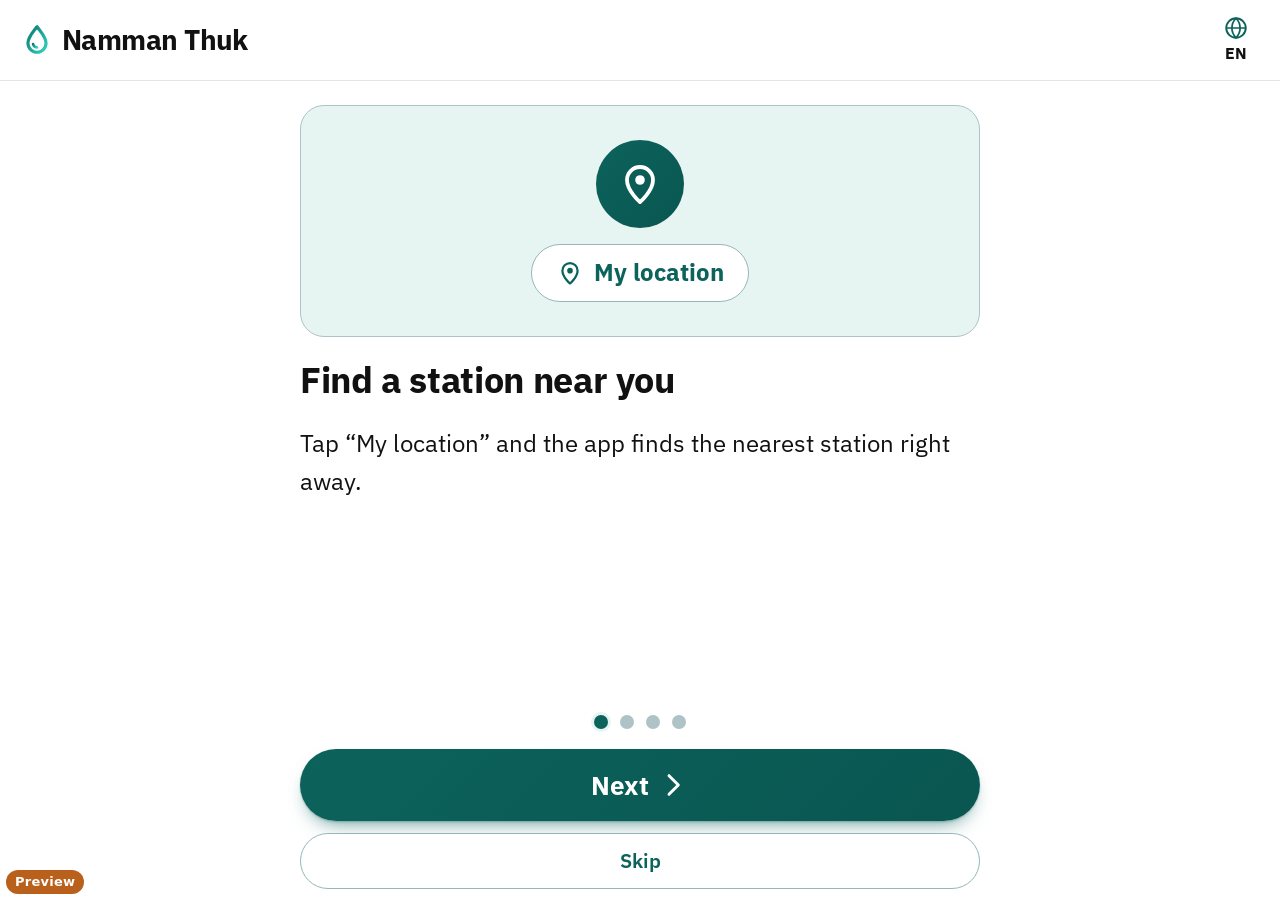
==== app/index.html @ 3fa741e7 "App preview 2026-11-01T07:25Z (source 6881291)" ====
<!doctype html>
<html lang="en">
<head>
  <meta charset="utf-8">
  <meta name="robots" content="noindex, nofollow">
  <title>น้ำมันถูก (preview)</title>
  <meta name="viewport" content="width=device-width, initial-scale=1, viewport-fit=cover">
  <meta name="theme-color" content="#ffffff" media="(prefers-color-scheme: light)">
  <meta name="theme-color" content="#0e0e12" media="(prefers-color-scheme: dark)">
  <meta name="color-scheme" content="light dark">
  <script>/* first-run language BEFORE first paint (owner rule 2026-10-30): saved menu choice > phone language (th/en/ko/zh/hi, by primary subtag) > English. Same rule as i18n.js resolve(); a test keeps them equal. */
  (function(){var L=['th','en','ko','zh','hi'],l='en',s=null;try{s=localStorage.getItem('nmt.lang')}catch(e){}if(L.indexOf(s)>-1)l=s;else{var a=navigator.languages&&navigator.languages.length?navigator.languages:[navigator.language];for(var i=0;i<a.length;i++){var p=String(a[i]||'').toLowerCase().split(/[-_]/)[0];if(L.indexOf(p)>-1){l=p;break}}}document.documentElement.lang=l})();</script>
  <title>น้ำมันถูก</title>
  <link rel="icon" href="assets/icon.svg" type="image/svg+xml">
  <link rel="stylesheet" href="vendor/leaflet/leaflet.css">
  <link rel="stylesheet" href="motion.css">
  <link rel="stylesheet" href="styles.css">
</head>
<body>
<svg width="0" height="0" style="position:absolute" aria-hidden="true" focusable="false">
  <defs><linearGradient id="nmtG" x1="0" y1="0" x2="1" y2="1"><stop offset="0" stop-color="#0f766e"/><stop offset="1" stop-color="#2dd4bf"/></linearGradient></defs>
  <!-- outline icon set, same style as AAAi (24px grid, rounded 1.8–2px strokes, currentColor) -->
  <symbol id="i-menu" viewBox="0 0 24 24"><path d="M4 7h16M4 12h16M4 17h10" fill="none" stroke="currentColor" stroke-width="2" stroke-linecap="round"/></symbol>
  <symbol id="i-gear" viewBox="0 0 24 24"><path d="M12 15.5a3.5 3.5 0 1 0 0-7 3.5 3.5 0 0 0 0 7z" fill="none" stroke="currentColor" stroke-width="1.8"/><path d="M19.4 13.5a7.7 7.7 0 0 0 0-3l2-1.5-2-3.4-2.3.9a7.6 7.6 0 0 0-2.6-1.5L14 2.5h-4l-.5 2.5A7.6 7.6 0 0 0 6.9 6.5l-2.3-.9-2 3.4 2 1.5a7.7 7.7 0 0 0 0 3l-2 1.5 2 3.4 2.3-.9c.8.7 1.6 1.2 2.6 1.5l.5 2.5h4l.5-2.5c1-.3 1.8-.8 2.6-1.5l2.3.9 2-3.4-2-1.5z" fill="none" stroke="currentColor" stroke-width="1.6" stroke-linejoin="round"/></symbol>
  <symbol id="i-globe" viewBox="0 0 24 24"><circle cx="12" cy="12" r="9" fill="none" stroke="currentColor" stroke-width="1.8"/><path d="M3 12h18M12 3c2.5 2.6 3.8 5.6 3.8 9s-1.3 6.4-3.8 9c-2.5-2.6-3.8-5.6-3.8-9S9.5 5.6 12 3z" fill="none" stroke="currentColor" stroke-width="1.6"/></symbol>
  <symbol id="i-fuel" viewBox="0 0 24 24"><path d="M5 20.5V5.2A1.7 1.7 0 0 1 6.7 3.5h6.6A1.7 1.7 0 0 1 15 5.2v15.3M3.5 20.5h12.5M5 9.5h10M15 8.5h1.6a1.9 1.9 0 0 1 1.9 1.9v5.1a1.5 1.5 0 0 0 3 0V8.8l-2.4-2.4" fill="none" stroke="currentColor" stroke-width="1.8" stroke-linecap="round" stroke-linejoin="round"/></symbol>
  <symbol id="i-map" viewBox="0 0 24 24"><path d="M3.5 6.5l5.5-2 6 2 5.5-2v13l-5.5 2-6-2-5.5 2zM9 4.5v13M15 6.5v13" fill="none" stroke="currentColor" stroke-width="1.8" stroke-linejoin="round" stroke-linecap="round"/></symbol>
  <symbol id="i-tag" viewBox="0 0 24 24"><path d="M3.5 12.2V4.8a1.3 1.3 0 0 1 1.3-1.3h7.4l8.3 8.3a1.5 1.5 0 0 1 0 2.1l-6.4 6.4a1.5 1.5 0 0 1-2.1 0z" fill="none" stroke="currentColor" stroke-width="1.8" stroke-linejoin="round"/><circle cx="8" cy="8" r="1.5" fill="currentColor"/></symbol>
  <symbol id="i-nav" viewBox="0 0 24 24"><path d="M20.5 3.5 3.8 10.6a.8.8 0 0 0 .1 1.5l7 2.4 2.4 7a.8.8 0 0 0 1.5.1z" fill="none" stroke="currentColor" stroke-width="2" stroke-linejoin="round"/></symbol>
  <symbol id="i-back" viewBox="0 0 24 24"><path d="M15 5l-7 7 7 7" fill="none" stroke="currentColor" stroke-width="2.2" stroke-linecap="round" stroke-linejoin="round"/></symbol>
  <symbol id="i-chev" viewBox="0 0 24 24"><path d="M9 5l7 7-7 7" fill="none" stroke="currentColor" stroke-width="2.2" stroke-linecap="round" stroke-linejoin="round"/></symbol>
  <symbol id="i-down" viewBox="0 0 24 24"><path d="M5 9l7 7 7-7" fill="none" stroke="currentColor" stroke-width="2.2" stroke-linecap="round" stroke-linejoin="round"/></symbol>
  <symbol id="i-up" viewBox="0 0 24 24"><path d="M5 15l7-7 7 7" fill="none" stroke="currentColor" stroke-width="2.2" stroke-linecap="round" stroke-linejoin="round"/></symbol>
  <symbol id="i-close" viewBox="0 0 24 24"><path d="M6 6l12 12M18 6L6 18" fill="none" stroke="currentColor" stroke-width="2.2" stroke-linecap="round"/></symbol>
  <symbol id="i-bell" viewBox="0 0 24 24"><path d="M6 17V11a6 6 0 1 1 12 0v6l1.5 2h-15zM10 21h4" fill="none" stroke="currentColor" stroke-width="2" stroke-linecap="round" stroke-linejoin="round"/></symbol>
  <symbol id="i-refresh" viewBox="0 0 24 24"><path d="M20 12a8 8 0 1 1-2.6-5.9M20 4.5v4.6h-4.6" fill="none" stroke="currentColor" stroke-width="2" stroke-linecap="round" stroke-linejoin="round"/></symbol>
  <symbol id="i-mail" viewBox="0 0 24 24"><rect x="3" y="5" width="18" height="14" rx="2.5" fill="none" stroke="currentColor" stroke-width="1.8"/><path d="M4 7.5l8 6 8-6" fill="none" stroke="currentColor" stroke-width="1.8" stroke-linecap="round" stroke-linejoin="round"/></symbol>
  <symbol id="i-help" viewBox="0 0 24 24"><circle cx="12" cy="12" r="9" fill="none" stroke="currentColor" stroke-width="1.8"/><path d="M9.4 9.6a2.7 2.7 0 1 1 3.9 2.4c-.9.5-1.3 1-1.3 2" fill="none" stroke="currentColor" stroke-width="1.9" stroke-linecap="round"/><circle cx="12" cy="16.9" r="1.1" fill="currentColor"/></symbol>
  <symbol id="i-info" viewBox="0 0 24 24"><circle cx="12" cy="12" r="9" fill="none" stroke="currentColor" stroke-width="1.8"/><path d="M12 11v5.5M12 7.6v.2" fill="none" stroke="currentColor" stroke-width="2" stroke-linecap="round"/></symbol>
  <symbol id="i-pin" viewBox="0 0 24 24"><path d="M12 21s6.5-5.6 6.5-11a6.5 6.5 0 1 0-13 0C5.5 15.4 12 21 12 21z" fill="none" stroke="currentColor" stroke-width="1.9" stroke-linejoin="round"/><circle cx="12" cy="10" r="2.4" fill="currentColor"/></symbol>
  <symbol id="i-wifi-off" viewBox="0 0 24 24"><path d="M3 9a14 14 0 0 1 4-2.4M21 9a14 14 0 0 0-8.4-3.9M6.2 12.8a9 9 0 0 1 3-1.7M17.8 12.8a9 9 0 0 0-2.2-1.5M9.5 16.2a4.6 4.6 0 0 1 5 0M3.5 3.5l17 17" fill="none" stroke="currentColor" stroke-width="1.9" stroke-linecap="round"/><circle cx="12" cy="19" r="1.2" fill="currentColor"/></symbol>
  <symbol id="i-flask" viewBox="0 0 24 24"><path d="M9.5 3.5h5M10.5 3.5v6L5 19a1.6 1.6 0 0 0 1.4 2.5h11.2A1.6 1.6 0 0 0 19 19l-5.5-9.5v-6M7.5 15h9" fill="none" stroke="currentColor" stroke-width="1.8" stroke-linecap="round" stroke-linejoin="round"/></symbol>
  <!-- status icons: different SHAPES (circle-check / triangle / circle-x / circle-?) so colour is never the only cue -->
  <symbol id="i-user" viewBox="0 0 24 24"><circle cx="12" cy="8.5" r="3.8" fill="none" stroke="currentColor" stroke-width="1.9"/><path d="M4.5 20c.9-3.6 3.9-5.5 7.5-5.5s6.6 1.9 7.5 5.5" fill="none" stroke="currentColor" stroke-width="1.9" stroke-linecap="round"/></symbol>
  <symbol id="i-book" viewBox="0 0 24 24"><path d="M5 4.5h11.5A1.5 1.5 0 0 1 18 6v14l-3-1.8-3 1.8-3-1.8L6 20V6A1.5 1.5 0 0 1 5 4.5zM9 9h5M9 12.5h5" fill="none" stroke="currentColor" stroke-width="1.8" stroke-linecap="round" stroke-linejoin="round"/></symbol>
  <symbol id="i-star" viewBox="0 0 24 24"><path d="M12 3.6l2.5 5.3 5.8.7-4.3 4 1.1 5.7-5.1-2.9-5.1 2.9 1.1-5.7-4.3-4 5.8-.7z" fill="none" stroke="currentColor" stroke-width="1.8" stroke-linejoin="round"/></symbol>
  <symbol id="i-star-on" viewBox="0 0 24 24"><path d="M12 3.6l2.5 5.3 5.8.7-4.3 4 1.1 5.7-5.1-2.9-5.1 2.9 1.1-5.7-4.3-4 5.8-.7z" fill="currentColor" stroke="currentColor" stroke-width="1.8" stroke-linejoin="round"/></symbol>
  <symbol id="i-trash" viewBox="0 0 24 24"><path d="M4.5 7h15M9.5 7V4.8h5V7M6.8 7l.8 12.2h8.8L17.2 7M10 10.5v5.5M14 10.5v5.5" fill="none" stroke="currentColor" stroke-width="1.8" stroke-linecap="round" stroke-linejoin="round"/></symbol>
  <symbol id="i-logout" viewBox="0 0 24 24"><path d="M10 4.5H6.5A1.5 1.5 0 0 0 5 6v12a1.5 1.5 0 0 0 1.5 1.5H10M14 8l4 4-4 4M18 12H9.5" fill="none" stroke="currentColor" stroke-width="1.9" stroke-linecap="round" stroke-linejoin="round"/></symbol>
  <symbol id="i-lock" viewBox="0 0 24 24"><rect x="5" y="10.5" width="14" height="9.5" rx="2.5" fill="none" stroke="currentColor" stroke-width="1.8"/><path d="M8.5 10.5V8a3.5 3.5 0 0 1 7 0v2.5M12 14.5v2" fill="none" stroke="currentColor" stroke-width="1.8" stroke-linecap="round"/></symbol>
  <symbol id="i-plus" viewBox="0 0 24 24"><path d="M12 5v14M5 12h14" fill="none" stroke="currentColor" stroke-width="2.2" stroke-linecap="round"/></symbol>
  <symbol id="s-ok" viewBox="0 0 24 24"><circle cx="12" cy="12" r="9.2" fill="none" stroke="currentColor" stroke-width="2"/><path d="M7.6 12.4l3 3 5.9-6.6" fill="none" stroke="currentColor" stroke-width="2.4" stroke-linecap="round" stroke-linejoin="round"/></symbol>
  <symbol id="s-low" viewBox="0 0 24 24"><path d="M12 3.6 21.2 19.4H2.8z" fill="none" stroke="currentColor" stroke-width="2" stroke-linejoin="round"/><path d="M12 9.8v4.4M12 16.6v.2" fill="none" stroke="currentColor" stroke-width="2.3" stroke-linecap="round"/></symbol>
  <symbol id="s-out" viewBox="0 0 24 24"><circle cx="12" cy="12" r="9.2" fill="none" stroke="currentColor" stroke-width="2"/><path d="M8.6 8.6l6.8 6.8M15.4 8.6l-6.8 6.8" fill="none" stroke="currentColor" stroke-width="2.4" stroke-linecap="round"/></symbol>
  <symbol id="s-unknown" viewBox="0 0 24 24"><rect x="3.2" y="3.2" width="17.6" height="17.6" rx="5" fill="none" stroke="currentColor" stroke-width="2"/><path d="M9.6 9.4a2.5 2.5 0 1 1 3.6 2.2c-.8.4-1.2 1-1.2 1.8M12 16.7v.2" fill="none" stroke="currentColor" stroke-width="2.2" stroke-linecap="round"/></symbol>
  <symbol id="logo-drop" viewBox="0 0 32 32"><path d="M16 3.5C12.5 8.4 7.5 13.2 7.5 19a8.5 8.5 0 0 0 17 0c0-5.8-5-10.6-8.5-15.5z" fill="none" stroke="url(#nmtG)" stroke-width="3" stroke-linejoin="round"/><path d="M12.3 19.8a4 4 0 0 0 3.7 3.2" fill="none" stroke="url(#nmtG)" stroke-width="2.4" stroke-linecap="round"/></symbol>
</svg>
  <!-- 00) First-run tutorial / "How to use" (same screen both times): 4 pages, one idea each, big Next, clear Skip, dots; swipe works too. Shown once before the sign-in gate (flag nmt.tutorial); replay: menu > How to use (#/howto) -->
  <section id="view-howto" class="view" hidden>
    <header class="topbar onb-top"><div class="brand" aria-hidden="true"><svg class="logo-drop"><use href="#logo-drop"/></svg><span id="tut-brand"></span></div><button type="button" class="navbtn langbtn" data-langbtn aria-haspopup="dialog"><svg class="ic" aria-hidden="true"><use href="#i-globe"/></svg><span class="lb-t"></span></button></header>
    <div class="tut" id="tut">
      <div class="tut-page" id="tut-page">
        <div class="tut-art" id="tut-art" aria-hidden="true"></div>
        <h1 id="tut-title" tabindex="-1"></h1>
        <p id="tut-text" class="tut-text"></p>
      </div>
      <div class="tut-dots" id="tut-dots" role="img"></div>
      <div class="tut-bar">
        <button id="tut-next" type="button" class="btn primary xl"></button>
        <div class="tut-row"><button id="tut-back" type="button" class="btn outline"></button><button id="tut-skip" type="button" class="btn outline"></button></div>
      </div>
    </div>
  </section>

  <!-- 0) Sign-in gate: nothing else is reachable without a Google account (auth.js; the real button style follows Google's branding guidelines) -->
  <section id="view-gate" class="view" hidden>
    <header class="topbar onb-top"><div class="brand" aria-hidden="true"><svg class="logo-drop"><use href="#logo-drop"/></svg><span id="gate-brand"></span></div><button type="button" class="navbtn langbtn" data-langbtn aria-haspopup="dialog"><svg class="ic" aria-hidden="true"><use href="#i-globe"/></svg><span class="lb-t"></span></button></header>
    <div class="pad gate">
      <h1 id="gate-title"></h1>
      <p id="gate-lead" class="lead"></p>
      <section class="card gate-why" aria-labelledby="gate-why-h">
        <h2 id="gate-why-h"></h2>
        <ul class="gate-list"><li><svg class="ic" aria-hidden="true"><use href="#i-lock"/></svg><span id="gate-why1"></span></li><li><svg class="ic" aria-hidden="true"><use href="#i-star"/></svg><span id="gate-why2"></span></li><li><svg class="ic" aria-hidden="true"><use href="#i-bell"/></svg><span id="gate-why3"></span></li></ul>
      </section>
      <button id="gate-btn" type="button" class="gbtn"><svg class="glogo" viewBox="0 0 48 48" aria-hidden="true"><path fill="#EA4335" d="M24 9.5c3.54 0 6.71 1.22 9.21 3.6l6.85-6.85C35.9 2.38 30.47 0 24 0 14.62 0 6.51 5.38 2.56 13.22l7.98 6.19C12.43 13.72 17.74 9.5 24 9.5z"/><path fill="#4285F4" d="M46.98 24.55c0-1.57-.15-3.09-.38-4.55H24v9.02h12.94c-.58 2.96-2.26 5.48-4.78 7.18l7.73 6c4.51-4.18 7.09-10.36 7.09-17.65z"/><path fill="#FBBC05" d="M10.53 28.59c-.48-1.45-.76-2.99-.76-4.59s.27-3.14.76-4.59l-7.98-6.19C.92 16.46 0 20.12 0 24c0 3.88.92 7.54 2.56 10.78l7.97-6.19z"/><path fill="#34A853" d="M24 48c6.48 0 11.93-2.13 15.89-5.81l-7.73-6c-2.15 1.45-4.92 2.3-8.16 2.3-6.26 0-11.57-4.22-13.47-9.91l-7.98 6.19C6.51 42.62 14.62 48 24 48z"/></svg><span id="gate-btn-t"></span></button>
      <p id="gate-msg" class="note center" role="status" hidden></p>
      <p id="gate-err" class="err" role="alert" hidden></p>
      <p id="gate-note" class="note"></p>
      <a id="gate-privacy" class="btn outline wide" href="site/privacy.html"></a>
    </div>
  </section>

  <!-- 1) Onboarding: one tap on your fuel -->
  <section id="view-onboarding" class="view" hidden>
    <header class="topbar onb-top"><div class="brand" aria-hidden="true"><svg class="logo-drop"><use href="#logo-drop"/></svg><span id="onb-brand"></span></div><button type="button" class="navbtn langbtn" data-langbtn aria-haspopup="dialog"><svg class="ic" aria-hidden="true"><use href="#i-globe"/></svg><span class="lb-t"></span></button></header>
    <div class="pad">
      <h1 id="onb-title"></h1>
      <p id="onb-sub" class="lead"></p>
      <div id="onb-fuels" class="stack" role="radiogroup"></div>
      <button id="onb-more" type="button" class="btn outline wide"></button>
      <p id="onb-loc" class="note"></p>
    </div>
  </section>

  <!-- 2) Home: one glance = best station for my fuel, how far, price, in stock, one big Navigate button -->
  <section id="view-home" class="view" aria-busy="true" hidden>
    <header class="topbar home-top">
      <button id="btn-menu" type="button" class="navbtn menu-btn" aria-haspopup="dialog"><svg class="ic" aria-hidden="true"><use href="#i-menu"/></svg><span id="btn-menu-l"></span></button>
      <div class="brand" id="brand"><svg class="logo-drop" aria-hidden="true"><use href="#logo-drop"/></svg><span id="brand-t"></span></div>
      <button type="button" class="navbtn langbtn" data-langbtn aria-haspopup="dialog"><svg class="ic" aria-hidden="true"><use href="#i-globe"/></svg><span class="lb-t"></span></button>
      <button id="btn-settings" type="button" class="navbtn"><svg class="ic" aria-hidden="true"><use href="#i-gear"/></svg><span id="btn-settings-l"></span></button>
    </header>
    <div id="offline-banner" class="banner" role="status" hidden></div>
    <main class="pad">
      <button id="fuel-row" type="button" class="rowbtn"><svg class="ic" aria-hidden="true"><use href="#i-fuel"/></svg><span class="rb-l" id="fuel-row-l"></span><b class="rb-v" id="fuel-pill-name"></b><span class="rb-go rb-txt" id="fuel-row-go"></span></button>
      <div class="seg" id="sort-seg" role="group"></div>
      <section id="loc-ask" class="ask-card" aria-labelledby="loc-ask-t" hidden>
        <h2 id="loc-ask-t"></h2><p id="loc-ask-p"></p>
        <button id="loc-ask-yes" type="button" class="btn primary xl"></button>
        <button id="loc-ask-no" type="button" class="btn outline wide"></button>
      </section>
      <button id="btn-locate" type="button" class="btn primary xl locbtn" hidden></button>
      <p id="loc-note" class="note" role="status"></p>
      <p id="sample-note" class="note info" hidden></p>
      <div id="home-skel" aria-hidden="true">
        <div class="skel-card"><div class="skel skel-l w1"></div><div class="skel skel-l w2"></div><div class="skel skel-n"></div><div class="skel skel-btn"></div></div>
        <div class="skel skel-row"></div><div class="skel skel-row"></div><div class="skel skel-row"></div>
      </div>
      <article id="hero" class="hero" hidden></article>
      <div class="tiles">
        <button id="btn-map" type="button" class="tile"><svg class="ic" aria-hidden="true"><use href="#i-map"/></svg><span id="btn-map-l"></span></button>
        <button id="btn-board" type="button" class="tile"><svg class="ic" aria-hidden="true"><use href="#i-tag"/></svg><span id="btn-board-l"></span></button>
        <button id="btn-premium" type="button" class="tile wide"><svg class="ic" aria-hidden="true"><use href="#i-fuel"/></svg><span id="btn-premium-l"></span></button>
      </div>
      <div class="list-head"><h2 id="list-title"></h2></div>
      <button id="btn-brand" type="button" class="rowbtn"><span class="rb-l" id="btn-brand-l"></span><b class="rb-v" id="btn-brand-v"></b><svg class="rb-go" aria-hidden="true"><use href="#i-chev"/></svg></button>
      <div id="station-list" class="stack"></div>
      <button id="btn-showall" type="button" class="btn outline wide" hidden></button>
    </main>
  </section>

  <!-- Map (only when asked for) -->
  <section id="view-map" class="view" hidden>
    <header class="topbar"><button id="map-back" type="button" class="btn nav back"><svg class="ic" aria-hidden="true"><use href="#i-back"/></svg><span class="bl"></span></button><h1 id="map-title" class="tb-title"></h1><button type="button" class="navbtn langbtn" data-langbtn aria-haspopup="dialog"><svg class="ic" aria-hidden="true"><use href="#i-globe"/></svg><span class="lb-t"></span></button></header>
    <p id="map-note" class="note map-note" role="status" hidden></p>
    <div id="map" role="region"></div>
    <button id="map-locate" type="button" class="btn primary maploc"></button>
  </section>

  <!-- Price board -->
  <section id="view-board" class="view" hidden>
    <header class="topbar"><button id="board-back" type="button" class="btn nav back"><svg class="ic" aria-hidden="true"><use href="#i-back"/></svg><span class="bl"></span></button><h1 id="board-title" class="tb-title"></h1><button type="button" class="navbtn langbtn" data-langbtn aria-haspopup="dialog"><svg class="ic" aria-hidden="true"><use href="#i-globe"/></svg><span class="lb-t"></span></button></header>
    <div id="offline-banner-2" class="banner" role="status" hidden></div>
    <div class="pad">
      <button id="board-fuel" type="button" class="rowbtn"><svg class="ic" aria-hidden="true"><use href="#i-fuel"/></svg><span class="rb-l" id="board-fuel-l"></span><b class="rb-v" id="board-fuel-v"></b><span class="rb-go rb-txt" id="board-fuel-go"></span></button>
      <p id="board-date" class="lead board-date"></p>
      <div id="board-list" class="stack"></div>
      <p id="board-note" class="note"></p>
      <p id="board-stale" class="note" hidden></p>
    </div>
  </section>

  <!-- Premium products: every premium product as sold, by grade -->
  <section id="view-premium" class="view" hidden>
    <header class="topbar"><button id="premium-back" type="button" class="btn nav back"><svg class="ic" aria-hidden="true"><use href="#i-back"/></svg><span class="bl"></span></button><h1 id="premium-title" class="tb-title"></h1><button type="button" class="navbtn langbtn" data-langbtn aria-haspopup="dialog"><svg class="ic" aria-hidden="true"><use href="#i-globe"/></svg><span class="lb-t"></span></button></header>
    <div id="offline-banner-3" class="banner" role="status" hidden></div>
    <div class="pad">
      <p id="premium-lead" class="lead"></p>
      <p id="premium-date" class="lead board-date"></p>
      <div id="premium-list" class="stack"></div>
      <p id="premium-note" class="note"></p>
    </div>
  </section>

  <!-- Picker (fuel / language / brand): big rows, tap = choose and go back -->
  <section id="view-pick" class="view" hidden>
    <header class="topbar"><button id="pick-back" type="button" class="btn nav back"><svg class="ic" aria-hidden="true"><use href="#i-back"/></svg><span class="bl"></span></button><h1 id="pick-title" class="tb-title"></h1><button type="button" class="navbtn langbtn" data-langbtn aria-haspopup="dialog"><svg class="ic" aria-hidden="true"><use href="#i-globe"/></svg><span class="lb-t"></span></button></header>
    <div class="pad"><div id="pick-list" class="stack" role="radiogroup"></div></div>
  </section>

  <!-- Settings -->
  <section id="view-settings" class="view" hidden>
    <header class="topbar"><button id="set-back" type="button" class="btn nav back"><svg class="ic" aria-hidden="true"><use href="#i-back"/></svg><span class="bl"></span></button><h1 id="set-title" class="tb-title"></h1><button type="button" class="navbtn langbtn" data-langbtn aria-haspopup="dialog"><svg class="ic" aria-hidden="true"><use href="#i-globe"/></svg><span class="lb-t"></span></button></header>
    <div class="pad">
      <button id="set-lang-row" type="button" class="rowbtn"><svg class="ic" aria-hidden="true"><use href="#i-globe"/></svg><span class="rb-l" id="set-lang-h"></span><b class="rb-v" id="set-lang-v"></b><svg class="rb-go" aria-hidden="true"><use href="#i-chev"/></svg></button>
      <button id="set-fuel-row" type="button" class="rowbtn"><svg class="ic" aria-hidden="true"><use href="#i-fuel"/></svg><span class="rb-l" id="set-fuel-h"></span><b class="rb-v" id="set-fuel-v"></b><svg class="rb-go" aria-hidden="true"><use href="#i-chev"/></svg></button>
      <button id="set-acct-row" type="button" class="rowbtn"><svg class="ic" aria-hidden="true"><use href="#i-user"/></svg><span class="rb-l" id="set-acct-h"></span><b class="rb-v" id="set-acct-v"></b><svg class="rb-go" aria-hidden="true"><use href="#i-chev"/></svg></button>
      <p id="set-pending" class="note"></p>
    </div>
  </section>

  <!-- Station detail (full screen, with a labelled back button) -->
  <section id="sheet" class="view" hidden>
    <header class="topbar"><button id="sheet-close" type="button" class="btn nav back"><svg class="ic" aria-hidden="true"><use href="#i-back"/></svg><span class="bl"></span></button><button type="button" class="navbtn langbtn" data-langbtn aria-haspopup="dialog"><svg class="ic" aria-hidden="true"><use href="#i-globe"/></svg><span class="lb-t"></span></button></header>
    <div id="sheet-body" class="pad"></div>
  </section>

  <!-- App menu (side drawer) + Notices / Updates / Feedback / About (see menu.js) -->
  <div id="drawer" class="drawer" hidden>
    <div id="dr-scrim" class="drawer-scrim"></div>
    <aside class="drawer-panel" role="dialog" aria-modal="true" aria-labelledby="dr-title">
      <div class="dr-head"><h2 id="dr-title"></h2><button type="button" class="navbtn langbtn" data-langbtn aria-haspopup="dialog"><svg class="ic" aria-hidden="true"><use href="#i-globe"/></svg><span class="lb-t"></span></button><button type="button" id="dr-close" class="btn nav"><svg class="ic" aria-hidden="true"><use href="#i-close"/></svg><span id="dr-close-l"></span></button></div>
      <button type="button" id="dr-account" class="dr-item"><svg class="dr-ic" aria-hidden="true"><use href="#i-user"/></svg><span class="dr-l" id="dr-account-l"></span></button>
      <button type="button" id="dr-fuellog" class="dr-item"><svg class="dr-ic" aria-hidden="true"><use href="#i-book"/></svg><span class="dr-l" id="dr-fuellog-l"></span></button>
      <button type="button" id="dr-alerts" class="dr-item"><svg class="dr-ic" aria-hidden="true"><use href="#i-star"/></svg><span class="dr-l" id="dr-alerts-l"></span><i id="dr-alerts-dot" class="new-badge" hidden></i></button>
      <button type="button" id="dr-notices" class="dr-item"><svg class="dr-ic" aria-hidden="true"><use href="#i-bell"/></svg><span class="dr-l" id="dr-notices-l"></span><i id="dr-notices-dot" class="new-badge" hidden></i></button>
      <button type="button" id="dr-updates" class="dr-item"><svg class="dr-ic" aria-hidden="true"><use href="#i-refresh"/></svg><span class="dr-l" id="dr-updates-l"></span><i id="dr-updates-dot" class="new-badge" hidden></i></button>
      <button type="button" id="dr-feedback" class="dr-item"><svg class="dr-ic" aria-hidden="true"><use href="#i-mail"/></svg><span class="dr-l" id="dr-feedback-l"></span></button>
      <button type="button" id="dr-howto" class="dr-item"><svg class="dr-ic" aria-hidden="true"><use href="#i-help"/></svg><span class="dr-l" id="dr-howto-l"></span></button>
      <button type="button" id="dr-about" class="dr-item"><svg class="dr-ic" aria-hidden="true"><use href="#i-info"/></svg><span class="dr-l" id="dr-about-l"></span></button>
      <p id="dr-foot" class="dr-foot note"></p>
    </aside>
  </div>

  <section id="modal-account" class="view overlay" role="dialog" aria-modal="true" aria-labelledby="ac-title" hidden>
    <header class="topbar"><button type="button" id="ac-close" class="btn nav back"><svg class="ic" aria-hidden="true"><use href="#i-back"/></svg><span class="bl"></span></button><h1 id="ac-title" class="tb-title"></h1><button type="button" class="navbtn langbtn" data-langbtn aria-haspopup="dialog"><svg class="ic" aria-hidden="true"><use href="#i-globe"/></svg><span class="lb-t"></span></button></header>
    <div class="pad" id="ac-body"></div>
  </section>

  <section id="modal-fuellog" class="view overlay" role="dialog" aria-modal="true" aria-labelledby="fl-title" hidden>
    <header class="topbar"><button type="button" id="fl-close" class="btn nav back"><svg class="ic" aria-hidden="true"><use href="#i-back"/></svg><span class="bl"></span></button><h1 id="fl-title" class="tb-title"></h1><button type="button" class="navbtn langbtn" data-langbtn aria-haspopup="dialog"><svg class="ic" aria-hidden="true"><use href="#i-globe"/></svg><span class="lb-t"></span></button></header>
    <div class="pad" id="fl-body"></div>
  </section>

  <section id="modal-alerts" class="view overlay" role="dialog" aria-modal="true" aria-labelledby="al-title" hidden>
    <header class="topbar"><button type="button" id="al-close" class="btn nav back"><svg class="ic" aria-hidden="true"><use href="#i-back"/></svg><span class="bl"></span></button><h1 id="al-title" class="tb-title"></h1><button type="button" class="navbtn langbtn" data-langbtn aria-haspopup="dialog"><svg class="ic" aria-hidden="true"><use href="#i-globe"/></svg><span class="lb-t"></span></button></header>
    <div class="pad" id="al-body"></div>
  </section>

  <section id="modal-notices" class="view overlay" role="dialog" aria-modal="true" aria-labelledby="nt-title" hidden>
    <header class="topbar"><button type="button" id="nt-close" class="btn nav back"><svg class="ic" aria-hidden="true"><use href="#i-back"/></svg><span class="bl"></span></button><h1 id="nt-title" class="tb-title"></h1><button type="button" class="navbtn langbtn" data-langbtn aria-haspopup="dialog"><svg class="ic" aria-hidden="true"><use href="#i-globe"/></svg><span class="lb-t"></span></button></header>
    <div class="pad">
      <button type="button" id="nt-back" class="btn outline wide" hidden></button>
      <ul id="nt-list" class="nt-list"></ul>
      <p id="nt-empty" class="lead" hidden></p>
      <article id="nt-detail" class="card" hidden><time id="nt-date" class="note"></time><h2 id="nt-dtitle"></h2><p id="nt-body" class="pre"></p></article>
    </div>
  </section>

  <section id="modal-updates" class="view overlay" role="dialog" aria-modal="true" aria-labelledby="up-title" hidden>
    <header class="topbar"><button type="button" id="up-close" class="btn nav back"><svg class="ic" aria-hidden="true"><use href="#i-back"/></svg><span class="bl"></span></button><h1 id="up-title" class="tb-title"></h1><button type="button" class="navbtn langbtn" data-langbtn aria-haspopup="dialog"><svg class="ic" aria-hidden="true"><use href="#i-globe"/></svg><span class="lb-t"></span></button></header>
    <div class="pad">
      <p id="up-ver" class="lead"></p>
      <div id="up-list" class="up-list"></div>
      <p id="up-empty" class="lead" hidden></p>
    </div>
  </section>

  <section id="modal-feedback" class="view overlay" role="dialog" aria-modal="true" aria-labelledby="fb-title" hidden>
    <header class="topbar"><button type="button" id="fb-close" class="btn nav back"><svg class="ic" aria-hidden="true"><use href="#i-back"/></svg><span class="bl"></span></button><h1 id="fb-title" class="tb-title"></h1><button type="button" class="navbtn langbtn" data-langbtn aria-haspopup="dialog"><svg class="ic" aria-hidden="true"><use href="#i-globe"/></svg><span class="lb-t"></span></button></header>
    <div class="pad">
      <form id="fb-form" autocomplete="off">
        <div id="fb-types" class="grid2" role="radiogroup"></div>
        <label id="fb-label" for="fb-msg" class="lead"></label>
        <textarea id="fb-msg" rows="6" maxlength="2000"></textarea>
        <div class="fb-meta"><span id="fb-note" class="note"></span><span id="fb-count" class="note"></span></div>
        <p id="fb-err" class="err" role="alert" hidden></p>
        <button type="submit" id="fb-send" class="btn primary xl"></button>
        <p id="fb-hint" class="note"></p>
      </form>
      <div id="fb-done" class="fb-done" hidden>
        <h2 id="fb-done-title"></h2><p id="fb-done-body" class="lead"></p>
        <a id="fb-mail" class="btn primary xl" hidden></a>
        <button type="button" id="fb-done-close" class="btn outline wide"></button>
      </div>
    </div>
  </section>

  <section id="modal-about" class="view overlay" role="dialog" aria-modal="true" aria-labelledby="ab-title" hidden>
    <header class="topbar"><button type="button" id="ab-close" class="btn nav back"><svg class="ic" aria-hidden="true"><use href="#i-back"/></svg><span class="bl"></span></button><h1 id="ab-title" class="tb-title"></h1><button type="button" class="navbtn langbtn" data-langbtn aria-haspopup="dialog"><svg class="ic" aria-hidden="true"><use href="#i-globe"/></svg><span class="lb-t"></span></button></header>
    <div class="pad about">
      <div class="ab-brand"><img src="assets/icon.svg" alt="" width="64" height="64"><div><b id="ab-name"></b><p id="ab-tagline"></p></div></div>
      <p id="ab-version"></p><p id="ab-operator"></p><p id="ab-contact" hidden></p>
      <p id="ab-privacy-text"></p><a id="ab-privacy-link" class="btn outline wide" target="_blank" rel="noopener" hidden></a>
      <h2 id="ab-src-h"></h2><p id="ab-src"></p><p id="ab-osm"></p>
      <h2 id="ab-lic-h"></h2>
      <p>Leaflet 1.9.4 — BSD 2-Clause · Playwright (tests only) — Apache-2.0 · Capacitor — MIT</p>
      <button type="button" id="ab-lic-btn" class="btn outline wide"></button>
      <pre id="ab-lic-text" class="lic" hidden></pre>
    </div>
  </section>

  <!-- language sheet: opened by every [data-langbtn] in every header -->
  <div id="lang-sheet" class="lang-sheet" hidden>
    <div id="ls-scrim" class="ls-scrim"></div>
    <div class="ls-panel" role="dialog" aria-modal="true" aria-labelledby="ls-title">
      <div class="ls-head"><h2 id="ls-title"></h2><button type="button" id="ls-close" class="btn nav"><svg class="ic" aria-hidden="true"><use href="#i-close"/></svg><span id="ls-close-l"></span></button></div>
      <div id="ls-list" class="stack" role="radiogroup"></div>
    </div>
  </div>
  <div id="toast" class="toast" role="status" aria-live="polite" hidden></div>

  <script src="vendor/leaflet/leaflet.js"></script>
  <script src="preview.js"></script>
  <script src="app-config.js"></script>
  <script src="i18n.js"></script>
  <script src="core.js"></script>
  <script src="locate.js"></script>
  <script src="data.js"></script>
  <script src="userdata.js"></script>
  <script src="auth.js"></script>
  <script src="auth-mock.js"></script>
  <script src="motion.js"></script>
  <script src="menu.js"></script>
  <script src="acct.js"></script>
  <script src="app.js"></script>
</body>
</html>
---- app/vendor/leaflet/leaflet.css ----
/* required styles */

.leaflet-pane,
.leaflet-tile,
.leaflet-marker-icon,
.leaflet-marker-shadow,
.leaflet-tile-container,
.leaflet-pane > svg,
.leaflet-pane > canvas,
.leaflet-zoom-box,
.leaflet-image-layer,
.leaflet-layer {
	position: absolute;
	left: 0;
	top: 0;
	}
.leaflet-container {
	overflow: hidden;
	}
.leaflet-tile,
.leaflet-marker-icon,
.leaflet-marker-shadow {
	-webkit-user-select: none;
	   -moz-user-select: none;
	        user-select: none;
	  -webkit-user-drag: none;
	}
/* Prevents IE11 from highlighting tiles in blue */
.leaflet-tile::selection {
	background: transparent;
}
/* Safari renders non-retina tile on retina better with this, but Chrome is worse */
.leaflet-safari .leaflet-tile {
	image-rendering: -webkit-optimize-contrast;
	}
/* hack that prevents hw layers "stretching" when loading new tiles */
.leaflet-safari .leaflet-tile-container {
	width: 1600px;
	height: 1600px;
	-webkit-transform-origin: 0 0;
	}
.leaflet-marker-icon,
.leaflet-marker-shadow {
	display: block;
	}
/* .leaflet-container svg: reset svg max-width decleration shipped in Joomla! (joomla.org) 3.x */
/* .leaflet-container img: map is broken in FF if you have max-width: 100% on tiles */
.leaflet-container .leaflet-overlay-pane svg {
	max-width: none !important;
	max-height: none !important;
	}
.leaflet-container .leaflet-marker-pane img,
.leaflet-container .leaflet-shadow-pane img,
.leaflet-container .leaflet-tile-pane img,
.leaflet-container img.leaflet-image-layer,
.leaflet-container .leaflet-tile {
	max-width: none !important;
	max-height: none !important;
	width: auto;
	padding: 0;
	}

.leaflet-container img.leaflet-tile {
	/* See: https://bugs.chromium.org/p/chromium/issues/detail?id=600120 */
	mix-blend-mode: plus-lighter;
}

.leaflet-container.leaflet-touch-zoom {
	-ms-touch-action: pan-x pan-y;
	touch-action: pan-x pan-y;
	}
.leaflet-container.leaflet-touch-drag {
	-ms-touch-action: pinch-zoom;
	/* Fallback for FF which doesn't support pinch-zoom */
	touch-action: none;
	touch-action: pinch-zoom;
}
.leaflet-container.leaflet-touch-drag.leaflet-touch-zoom {
	-ms-touch-action: none;
	touch-action: none;
}
.leaflet-container {
	-webkit-tap-highlight-color: transparent;
}
.leaflet-container a {
	-webkit-tap-highlight-color: rgba(51, 181, 229, 0.4);
}
.leaflet-tile {
	filter: inherit;
	visibility: hidden;
	}
.leaflet-tile-loaded {
	visibility: inherit;
	}
.leaflet-zoom-box {
	width: 0;
	height: 0;
	-moz-box-sizing: border-box;
	     box-sizing: border-box;
	z-index: 800;
	}
/* workaround for https://bugzilla.mozilla.org/show_bug.cgi?id=888319 */
.leaflet-overlay-pane svg {
	-moz-user-select: none;
	}

.leaflet-pane         { z-index: 400; }

.leaflet-tile-pane    { z-index: 200; }
.leaflet-overlay-pane { z-index: 400; }
.leaflet-shadow-pane  { z-index: 500; }
.leaflet-marker-pane  { z-index: 600; }
.leaflet-tooltip-pane   { z-index: 650; }
.leaflet-popup-pane   { z-index: 700; }

.leaflet-map-pane canvas { z-index: 100; }
.leaflet-map-pane svg    { z-index: 200; }

.leaflet-vml-shape {
	width: 1px;
	height: 1px;
	}
.lvml {
	behavior: url(#default#VML);
	display: inline-block;
	position: absolute;
	}


/* control positioning */

.leaflet-control {
	position: relative;
	z-index: 800;
	pointer-events: visiblePainted; /* IE 9-10 doesn't have auto */
	pointer-events: auto;
	}
.leaflet-top,
.leaflet-bottom {
	position: absolute;
	z-index: 1000;
	pointer-events: none;
	}
.leaflet-top {
	top: 0;
	}
.leaflet-right {
	right: 0;
	}
.leaflet-bottom {
	bottom: 0;
	}
.leaflet-left {
	left: 0;
	}
.leaflet-control {
	float: left;
	clear: both;
	}
.leaflet-right .leaflet-control {
	float: right;
	}
.leaflet-top .leaflet-control {
	margin-top: 10px;
	}
.leaflet-bottom .leaflet-control {
	margin-bottom: 10px;
	}
.leaflet-left .leaflet-control {
	margin-left: 10px;
	}
.leaflet-right .leaflet-control {
	margin-right: 10px;
	}


/* zoom and fade animations */

.leaflet-fade-anim .leaflet-popup {
	opacity: 0;
	-webkit-transition: opacity 0.2s linear;
	   -moz-transition: opacity 0.2s linear;
	        transition: opacity 0.2s linear;
	}
.leaflet-fade-anim .leaflet-map-pane .leaflet-popup {
	opacity: 1;
	}
.leaflet-zoom-animated {
	-webkit-transform-origin: 0 0;
	    -ms-transform-origin: 0 0;
	        transform-origin: 0 0;
	}
svg.leaflet-zoom-animated {
	will-change: transform;
}

.leaflet-zoom-anim .leaflet-zoom-animated {
	-webkit-transition: -webkit-transform 0.25s cubic-bezier(0,0,0.25,1);
	   -moz-transition:    -moz-transform 0.25s cubic-bezier(0,0,0.25,1);
	        transition:         transform 0.25s cubic-bezier(0,0,0.25,1);
	}
.leaflet-zoom-anim .leaflet-tile,
.leaflet-pan-anim .leaflet-tile {
	-webkit-transition: none;
	   -moz-transition: none;
	        transition: none;
	}

.leaflet-zoom-anim .leaflet-zoom-hide {
	visibility: hidden;
	}


/* cursors */

.leaflet-interactive {
	cursor: pointer;
	}
.leaflet-grab {
	cursor: -webkit-grab;
	cursor:    -moz-grab;
	cursor:         grab;
	}
.leaflet-crosshair,
.leaflet-crosshair .leaflet-interactive {
	cursor: crosshair;
	}
.leaflet-popup-pane,
.leaflet-control {
	cursor: auto;
	}
.leaflet-dragging .leaflet-grab,
.leaflet-dragging .leaflet-grab .leaflet-interactive,
.leaflet-dragging .leaflet-marker-draggable {
	cursor: move;
	cursor: -webkit-grabbing;
	cursor:    -moz-grabbing;
	cursor:         grabbing;
	}

/* marker & overlays interactivity */
.leaflet-marker-icon,
.leaflet-marker-shadow,
.leaflet-image-layer,
.leaflet-pane > svg path,
.leaflet-tile-container {
	pointer-events: none;
	}

.leaflet-marker-icon.leaflet-interactive,
.leaflet-image-layer.leaflet-interactive,
.leaflet-pane > svg path.leaflet-interactive,
svg.leaflet-image-layer.leaflet-interactive path {
	pointer-events: visiblePainted; /* IE 9-10 doesn't have auto */
	pointer-events: auto;
	}

/* visual tweaks */

.leaflet-container {
	background: #ddd;
	outline-offset: 1px;
	}
.leaflet-container a {
	color: #0078A8;
	}
.leaflet-zoom-box {
	border: 2px dotted #38f;
	background: rgba(255,255,255,0.5);
	}


/* general typography */
.leaflet-container {
	font-family: "Helvetica Neue", Arial, Helvetica, sans-serif;
	font-size: 12px;
	font-size: 0.75rem;
	line-height: 1.5;
	}


/* general toolbar styles */

.leaflet-bar {
	box-shadow: 0 1px 5px rgba(0,0,0,0.65);
	border-radius: 4px;
	}
.leaflet-bar a {
	background-color: #fff;
	border-bottom: 1px solid #ccc;
	width: 26px;
	height: 26px;
	line-height: 26px;
	display: block;
	text-align: center;
	text-decoration: none;
	color: black;
	}
.leaflet-bar a,
.leaflet-control-layers-toggle {
	background-position: 50% 50%;
	background-repeat: no-repeat;
	display: block;
	}
.leaflet-bar a:hover,
.leaflet-bar a:focus {
	background-color: #f4f4f4;
	}
.leaflet-bar a:first-child {
	border-top-left-radius: 4px;
	border-top-right-radius: 4px;
	}
.leaflet-bar a:last-child {
	border-bottom-left-radius: 4px;
	border-bottom-right-radius: 4px;
	border-bottom: none;
	}
.leaflet-bar a.leaflet-disabled {
	cursor: default;
	background-color: #f4f4f4;
	color: #bbb;
	}

.leaflet-touch .leaflet-bar a {
	width: 30px;
	height: 30px;
	line-height: 30px;
	}
.leaflet-touch .leaflet-bar a:first-child {
	border-top-left-radius: 2px;
	border-top-right-radius: 2px;
	}
.leaflet-touch .leaflet-bar a:last-child {
	border-bottom-left-radius: 2px;
	border-bottom-right-radius: 2px;
	}

/* zoom control */

.leaflet-control-zoom-in,
.leaflet-control-zoom-out {
	font: bold 18px 'Lucida Console', Monaco, monospace;
	text-indent: 1px;
	}

.leaflet-touch .leaflet-control-zoom-in, .leaflet-touch .leaflet-control-zoom-out  {
	font-size: 22px;
	}


/* layers control */

.leaflet-control-layers {
	box-shadow: 0 1px 5px rgba(0,0,0,0.4);
	background: #fff;
	border-radius: 5px;
	}
.leaflet-control-layers-toggle {
	background-image: url(images/layers.png);
	width: 36px;
	height: 36px;
	}
.leaflet-retina .leaflet-control-layers-toggle {
	background-image: url(images/layers-2x.png);
	background-size: 26px 26px;
	}
.leaflet-touch .leaflet-control-layers-toggle {
	width: 44px;
	height: 44px;
	}
.leaflet-control-layers .leaflet-control-layers-list,
.leaflet-control-layers-expanded .leaflet-control-layers-toggle {
	display: none;
	}
.leaflet-control-layers-expanded .leaflet-control-layers-list {
	display: block;
	position: relative;
	}
.leaflet-control-layers-expanded {
	padding: 6px 10px 6px 6px;
	color: #333;
	background: #fff;
	}
.leaflet-control-layers-scrollbar {
	overflow-y: scroll;
	overflow-x: hidden;
	padding-right: 5px;
	}
.leaflet-control-layers-selector {
	margin-top: 2px;
	position: relative;
	top: 1px;
	}
.leaflet-control-layers label {
	display: block;
	font-size: 13px;
	font-size: 1.08333em;
	}
.leaflet-control-layers-separator {
	height: 0;
	border-top: 1px solid #ddd;
	margin: 5px -10px 5px -6px;
	}

/* Default icon URLs */
.leaflet-default-icon-path { /* used only in path-guessing heuristic, see L.Icon.Default */
	background-image: url(images/marker-icon.png);
	}


/* attribution and scale controls */

.leaflet-container .leaflet-control-attribution {
	background: #fff;
	background: rgba(255, 255, 255, 0.8);
	margin: 0;
	}
.leaflet-control-attribution,
.leaflet-control-scale-line {
	padding: 0 5px;
	color: #333;
	line-height: 1.4;
	}
.leaflet-control-attribution a {
	text-decoration: none;
	}
.leaflet-control-attribution a:hover,
.leaflet-control-attribution a:focus {
	text-decoration: underline;
	}
.leaflet-attribution-flag {
	display: inline !important;
	vertical-align: baseline !important;
	width: 1em;
	height: 0.6669em;
	}
.leaflet-left .leaflet-control-scale {
	margin-left: 5px;
	}
.leaflet-bottom .leaflet-control-scale {
	margin-bottom: 5px;
	}
.leaflet-control-scale-line {
	border: 2px solid #777;
	border-top: none;
	line-height: 1.1;
	padding: 2px 5px 1px;
	white-space: nowrap;
	-moz-box-sizing: border-box;
	     box-sizing: border-box;
	background: rgba(255, 255, 255, 0.8);
	text-shadow: 1px 1px #fff;
	}
.leaflet-control-scale-line:not(:first-child) {
	border-top: 2px solid #777;
	border-bottom: none;
	margin-top: -2px;
	}
.leaflet-control-scale-line:not(:first-child):not(:last-child) {
	border-bottom: 2px solid #777;
	}

.leaflet-touch .leaflet-control-attribution,
.leaflet-touch .leaflet-control-layers,
.leaflet-touch .leaflet-bar {
	box-shadow: none;
	}
.leaflet-touch .leaflet-control-layers,
.leaflet-touch .leaflet-bar {
	border: 2px solid rgba(0,0,0,0.2);
	background-clip: padding-box;
	}


/* popup */

.leaflet-popup {
	position: absolute;
	text-align: center;
	margin-bottom: 20px;
	}
.leaflet-popup-content-wrapper {
	padding: 1px;
	text-align: left;
	border-radius: 12px;
	}
.leaflet-popup-content {
	margin: 13px 24px 13px 20px;
	line-height: 1.3;
	font-size: 13px;
	font-size: 1.08333em;
	min-height: 1px;
	}
.leaflet-popup-content p {
	margin: 17px 0;
	margin: 1.3em 0;
	}
.leaflet-popup-tip-container {
	width: 40px;
	height: 20px;
	position: absolute;
	left: 50%;
	margin-top: -1px;
	margin-left: -20px;
	overflow: hidden;
	pointer-events: none;
	}
.leaflet-popup-tip {
	width: 17px;
	height: 17px;
	padding: 1px;

	margin: -10px auto 0;
	pointer-events: auto;

	-webkit-transform: rotate(45deg);
	   -moz-transform: rotate(45deg);
	    -ms-transform: rotate(45deg);
	        transform: rotate(45deg);
	}
.leaflet-popup-content-wrapper,
.leaflet-popup-tip {
	background: white;
	color: #333;
	box-shadow: 0 3px 14px rgba(0,0,0,0.4);
	}
.leaflet-container a.leaflet-popup-close-button {
	position: absolute;
	top: 0;
	right: 0;
	border: none;
	text-align: center;
	width: 24px;
	height: 24px;
	font: 16px/24px Tahoma, Verdana, sans-serif;
	color: #757575;
	text-decoration: none;
	background: transparent;
	}
.leaflet-container a.leaflet-popup-close-button:hover,
.leaflet-container a.leaflet-popup-close-button:focus {
	color: #585858;
	}
.leaflet-popup-scrolled {
	overflow: auto;
	}

.leaflet-oldie .leaflet-popup-content-wrapper {
	-ms-zoom: 1;
	}
.leaflet-oldie .leaflet-popup-tip {
	width: 24px;
	margin: 0 auto;

	-ms-filter: "progid:DXImageTransform.Microsoft.Matrix(M11=0.70710678, M12=0.70710678, M21=-0.70710678, M22=0.70710678)";
	filter: progid:DXImageTransform.Microsoft.Matrix(M11=0.70710678, M12=0.70710678, M21=-0.70710678, M22=0.70710678);
	}

.leaflet-oldie .leaflet-control-zoom,
.leaflet-oldie .leaflet-control-layers,
.leaflet-oldie .leaflet-popup-content-wrapper,
.leaflet-oldie .leaflet-popup-tip {
	border: 1px solid #999;
	}


/* div icon */

.leaflet-div-icon {
	background: #fff;
	border: 1px solid #666;
	}


/* Tooltip */
/* Base styles for the element that has a tooltip */
.leaflet-tooltip {
	position: absolute;
	padding: 6px;
	background-color: #fff;
	border: 1px solid #fff;
	border-radius: 3px;
	color: #222;
	white-space: nowrap;
	-webkit-user-select: none;
	-moz-user-select: none;
	-ms-user-select: none;
	user-select: none;
	pointer-events: none;
	box-shadow: 0 1px 3px rgba(0,0,0,0.4);
	}
.leaflet-tooltip.leaflet-interactive {
	cursor: pointer;
	pointer-events: auto;
	}
.leaflet-tooltip-top:before,
.leaflet-tooltip-bottom:before,
.leaflet-tooltip-left:before,
.leaflet-tooltip-right:before {
	position: absolute;
	pointer-events: none;
	border: 6px solid transparent;
	background: transparent;
	content: "";
	}

/* Directions */

.leaflet-tooltip-bottom {
	margin-top: 6px;
}
.leaflet-tooltip-top {
	margin-top: -6px;
}
.leaflet-tooltip-bottom:before,
.leaflet-tooltip-top:before {
	left: 50%;
	margin-left: -6px;
	}
.leaflet-tooltip-top:before {
	bottom: 0;
	margin-bottom: -12px;
	border-top-color: #fff;
	}
.leaflet-tooltip-bottom:before {
	top: 0;
	margin-top: -12px;
	margin-left: -6px;
	border-bottom-color: #fff;
	}
.leaflet-tooltip-left {
	margin-left: -6px;
}
.leaflet-tooltip-right {
	margin-left: 6px;
}
.leaflet-tooltip-left:before,
.leaflet-tooltip-right:before {
	top: 50%;
	margin-top: -6px;
	}
.leaflet-tooltip-left:before {
	right: 0;
	margin-right: -12px;
	border-left-color: #fff;
	}
.leaflet-tooltip-right:before {
	left: 0;
	margin-left: -12px;
	border-right-color: #fff;
	}

/* Printing */

@media print {
	/* Prevent printers from removing background-images of controls. */
	.leaflet-control {
		-webkit-print-color-adjust: exact;
		print-color-adjust: exact;
		}
	}
---- app/motion.css ----
/* ======================================================================================================
   AA 앱 공통 모션 표준 — motion.css  (v1, 2026-10-30, 가이드: /workspace/shared/motion-guide.md)
   프레임워크 없음 · 앱 전용 코드 없음 · 앱마다 이 파일을 "복사"해서 쓴다(링크 금지, 양도 대비).
   규칙: transform / opacity 만 움직인다 · 220~450ms(시트·화면 최대 520ms) · 탭을 절대 막지 않는다(fill-mode backwards)
         prefers-reduced-motion 이면 전부 꺼진다(파일 맨 아래).  색 전환(background/border/color)만 예외로 허용(레이아웃 영향 없음).
   ====================================================================================================== */

:root {
  /* ---- 곡선 ---- */
  --m-ease-out: cubic-bezier(.22, 1, .36, 1);     /* 등장·이동의 기본: 빠르게 시작해 아주 부드럽게 멈춤 */
  --m-ease:     cubic-bezier(.4, 0, .2, 1);       /* 표준 이동·색 전환 */
  --m-ease-in:  cubic-bezier(.4, 0, 1, 1);        /* 퇴장(사라질 때) */
  --m-spring:   cubic-bezier(.22, 1, .36, 1);     /* 스프링(오버슈트 없음, 임계감쇠). 아래 @supports 에서 linear() 근사로 교체 */
  /* ---- 길이 ---- */
  --m-fast: 220ms;      /* 눌림 복귀, 칩·알약, 작은 요소 */
  --m-base: 320ms;      /* 카드·목록 한 줄 등장, 언어 전환, 토스트 퇴장 */
  --m-slow: 450ms;      /* 숫자 롤업, 리플, 토스트 등장, 핀 드롭, 즐겨찾기 팝 */
  --m-screen: 400ms;    /* 화면 전환(공유 축 페이드 + 작은 이동) */
  --m-drawer: 440ms;
  --m-sheet: 520ms;     /* 하단 시트·모달: 가장 긴 값 */
  --m-exit: 240ms;      /* 퇴장은 등장보다 짧게 */
  /* ---- 목록 ---- */
  --m-stagger: 36ms;    /* 줄 사이 간격(30~45ms). 최대 10단계 → 마지막 줄도 ≤ 0.36s 만 기다림 */
  --m-shift: 14px;      /* 카드가 올라오는 거리 */
  --m-shift-x: 24px;    /* 화면이 옆에서 들어오는 거리(공유 축) */
}
@supports (animation-timing-function: linear(0, 1)) {
  :root { --m-spring: linear(0, 0.075, 0.228, 0.391, 0.537, 0.657, 0.751, 0.822, 0.874, 0.912, 0.939, 0.958, 0.971, 0.98, 0.987, 0.991, 0.994, 0.996, 0.997, 0.998, 1); }  /* x = 1-(1+9t)e^(-9t) */
}

/* ---------- keyframes (전부 transform / opacity 만) ---------- */
@keyframes m-rise      { from { opacity: 0; transform: translate3d(0, var(--m-shift), 0); } to { opacity: 1; transform: none; } }
@keyframes m-in-x      { from { opacity: 0; transform: translate3d(var(--m-shift-x), 0, 0); } to { opacity: 1; transform: none; } }
@keyframes m-in-x-back { from { opacity: 0; transform: translate3d(calc(var(--m-shift-x) * -.75), 0, 0); } to { opacity: 1; transform: none; } }
@keyframes m-sheet-up  { from { opacity: 0; transform: translate3d(0, 40px, 0); } to { opacity: 1; transform: none; } }
@keyframes m-fade-in   { from { opacity: 0; } to { opacity: 1; } }
@keyframes m-fade-out  { from { opacity: 1; } to { opacity: 0; } }
@keyframes m-drawer-in  { from { transform: translate3d(-100%, 0, 0); } to { transform: none; } }
@keyframes m-drawer-out { from { transform: none; } to { transform: translate3d(-100%, 0, 0); } }
@keyframes m-scale-in  { from { opacity: .35; transform: scale(.9); } to { opacity: 1; transform: none; } }
@keyframes m-pop       { 0% { transform: scale(.7); } 55% { transform: scale(1.08); } 100% { transform: scale(1); } }   /* 즐겨찾기 별: 유일하게 오버슈트(8%)를 쓰는 곳 */
@keyframes m-ring      { from { opacity: .45; transform: scale(.94); } to { opacity: 0; transform: scale(var(--m-ring-scale, 1.12)); } }   /* 누른 컨트롤 주위로 퍼지는 링 (::after). 넓은 버튼은 --m-ring-scale 을 1.04~1.08 로 줄여 화면 밖으로 새지 않게 */
@keyframes m-ripple    { from { opacity: .16; transform: scale(.15); } 60% { opacity: .08; } to { opacity: 0; transform: scale(1); } }
@keyframes m-drop      { 0% { opacity: 0; transform: translate3d(0, -1.25rem, 0) scale(.9); } 100% { opacity: 1; transform: none; } }
@keyframes m-toast-in  { from { opacity: 0; transform: translate3d(0, 22px, 0) scale(.98); } to { opacity: 1; transform: none; } }
@keyframes m-toast-out { from { opacity: 1; transform: none; } to { opacity: 0; transform: translate3d(0, 18px, 0) scale(.98); } }
@keyframes m-lang      { from { opacity: .25; } to { opacity: 1; } }
@keyframes m-shimmer   { from { transform: translate3d(-100%, 0, 0); } to { transform: translate3d(100%, 0, 0); } }     /* 반짝임은 ::after 를 옮김(배경 위치 애니메이션 금지) */
@keyframes m-breathe   { 0%, 100% { transform: scale(1); } 50% { transform: scale(1.05); } }

/* ---------- 한 번 재생하는 등장 클래스 (JS 가 붙였다 뗀다; 둘 다 backwards: 끝나면 아무것도 숨겨지거나 밀려 있지 않음) ---------- */
.m-rise, .m-stagger { animation: m-rise var(--m-base) var(--m-ease-out) backwards; will-change: transform, opacity; }
.m-stagger { animation-delay: calc(var(--i, 0) * var(--m-stagger)); animation-duration: var(--m-slow); }
.m-screen-fwd  { animation: m-in-x var(--m-screen) var(--m-ease-out) backwards; will-change: transform, opacity; }       /* 공유 축: 앞으로 */
.m-screen-back { animation: m-in-x-back var(--m-screen) var(--m-ease-out) backwards; will-change: transform, opacity; }  /* 공유 축: 뒤로 */
.m-sheet       { animation: m-sheet-up var(--m-sheet) var(--m-ease-out) backwards; will-change: transform, opacity; }
.m-fade        { animation: m-fade-in var(--m-base) var(--m-ease) backwards; }
.m-scale-in    { animation: m-scale-in var(--m-base) var(--m-ease-out) backwards; will-change: transform, opacity; }
.m-pop         { animation: m-pop var(--m-slow) var(--m-ease-out); transform-origin: 50% 50%; transform-box: fill-box; will-change: transform; }
.m-ring        { position: relative; }
.m-ring::after { content: ''; position: absolute; inset: 0; border-radius: inherit; pointer-events: none; border: 2px solid currentColor; animation: m-ring var(--m-slow) var(--m-ease-out) forwards; }
.m-drop        { animation: m-drop var(--m-slow) var(--m-ease-out) backwards; animation-delay: var(--d, 0ms); transform-origin: 50% 100%; }
.m-toast       { animation: m-toast-in var(--m-slow) var(--m-ease-out) backwards; }
.m-toast.m-out { animation: m-toast-out var(--m-exit) var(--m-ease-in) forwards; }
.m-lang        { animation: m-lang var(--m-base) var(--m-ease) both; }
.m-scrim-in    { animation: m-fade-in var(--m-drawer) var(--m-ease) backwards; }
.m-drawer-in   { animation: m-drawer-in var(--m-drawer) var(--m-ease-out) backwards; will-change: transform; }
.m-drawer-out  { animation: m-drawer-out var(--m-exit) var(--m-ease-in) forwards; }
.m-scrim-out   { animation: m-fade-out var(--m-exit) var(--m-ease-in) forwards; }
.m-breathe     { animation: m-breathe 2.4s var(--m-ease) infinite; }   /* 아바타 등 "살아 있음" 표시용 */

/* ---------- 누름 피드백: 눌리면 .97 로 살짝, 떼면 스프링(오버슈트 없음)으로 복귀. data-press 또는 앱이 자기 선택자에 같은 규칙을 쓴다 ---------- */
[data-press] { transition: transform var(--m-fast) var(--m-spring); }
[data-press]:active { transform: scale(.97); transition-duration: 120ms; }

/* ---------- 리플 (motion.js 가 .m-rip-w 래퍼를 넣는다; 래퍼는 누른 컨트롤 안에서 잘림) ---------- */
.m-rip-w { position: absolute; inset: 0; border-radius: inherit; overflow: hidden; pointer-events: none; }
.m-rip-w i { position: absolute; border-radius: 50%; background: currentColor; opacity: 0; transform: scale(.15); animation: m-ripple var(--m-slow) var(--m-ease-out) forwards; will-change: transform, opacity; }

/* ---------- 숫자 롤업: 진짜 글자는 처음부터 최종값, 장식용 복사본(::after)이 올라간다 ---------- */
.m-rolling { position: relative; -webkit-text-fill-color: transparent; }
.m-rolling::after { content: attr(data-roll); position: absolute; left: 0; top: 0; white-space: nowrap; -webkit-text-fill-color: currentColor; }

/* ---------- 스켈레톤: 배경 위치가 아니라 ::after 를 translate 로 움직인다 ---------- */
.m-skeleton { position: relative; overflow: hidden; background: color-mix(in srgb, currentColor 8%, transparent); }
.m-skeleton::after { content: ''; position: absolute; inset: 0; background: linear-gradient(100deg, transparent 20%, color-mix(in srgb, currentColor 10%, transparent) 50%, transparent 80%); animation: m-shimmer 1.6s var(--m-ease) infinite; will-change: transform; }

/* ---------- 스크롤 등장: [data-reveal] (motion.js 의 IntersectionObserver 가 .m-in 을 붙임) ---------- */
[data-reveal] { opacity: 0; transform: translate3d(0, var(--m-shift), 0); transition: opacity var(--m-slow) var(--m-ease-out), transform var(--m-slow) var(--m-ease-out); transition-delay: calc(var(--i, 0) * var(--m-stagger)); }
[data-reveal].m-in { opacity: 1; transform: none; }
html:not(.m-js) [data-reveal] { opacity: 1; transform: none; }   /* JS 가 없으면 숨기지 않는다 */

/* ---------- 동작 줄이기: 전부 끈다. 아무것도 숨겨지거나 밀려 있지 않다 ---------- */
@media (prefers-reduced-motion: reduce) {
  *, *::before, *::after { animation: none !important; transition: none !important; scroll-behavior: auto !important; }
  [data-reveal] { opacity: 1 !important; transform: none !important; }
  [data-press]:active { transform: none !important; }
  .m-rip-w { display: none; }
}
---- app/styles.css ----
/* น้ำมันถูก — theme in the family of AAAi (white card UI, one teal-green accent (this app's own main colour), hairlines, soft two-layer shadows, 16/24px radii,
   pill buttons, outline icons, IBM Plex Sans / Plex Sans Thai, dark mode follows the system).
   Senior-friendly rules kept: body 18px+, nothing under 16px, tap targets >= 56px (3.5rem), AAA text contrast on main text / AA elsewhere,
   status = colour + icon + word, all sizes in rem.
   Main colour = teal #0f766e family; shared base: /workspace/shared/theme-base.md. Deliberate deviations (contrast): main #0f766e -> #0c635c (white text 5.5:1 -> 7.1:1), muted #6b6b70 -> #55555c (5.0 -> 7.4:1),
   status colours darkened/lightened until text on its tinted pill is >= 7:1. */
@font-face { font-family: 'IBM Plex Sans'; font-style: normal; font-display: swap; font-weight: 400; src: url(fonts/ibm-plex-sans-latin-400-normal.woff2) format("woff2"); unicode-range: U+0000-00FF,U+0131,U+0152-0153,U+02BB-02BC,U+02C6,U+02DA,U+02DC,U+0304,U+0308,U+0329,U+2000-206F,U+20AC,U+2122,U+2191,U+2193,U+2212,U+2215,U+FEFF,U+FFFD; }
@font-face { font-family: 'IBM Plex Sans'; font-style: normal; font-display: swap; font-weight: 500; src: url(fonts/ibm-plex-sans-latin-500-normal.woff2) format("woff2"); unicode-range: U+0000-00FF,U+0131,U+0152-0153,U+02BB-02BC,U+02C6,U+02DA,U+02DC,U+0304,U+0308,U+0329,U+2000-206F,U+20AC,U+2122,U+2191,U+2193,U+2212,U+2215,U+FEFF,U+FFFD; }
@font-face { font-family: 'IBM Plex Sans'; font-style: normal; font-display: swap; font-weight: 600; src: url(fonts/ibm-plex-sans-latin-600-normal.woff2) format("woff2"); unicode-range: U+0000-00FF,U+0131,U+0152-0153,U+02BB-02BC,U+02C6,U+02DA,U+02DC,U+0304,U+0308,U+0329,U+2000-206F,U+20AC,U+2122,U+2191,U+2193,U+2212,U+2215,U+FEFF,U+FFFD; }
@font-face { font-family: 'IBM Plex Sans'; font-style: normal; font-display: swap; font-weight: 700; src: url(fonts/ibm-plex-sans-latin-700-normal.woff2) format("woff2"); unicode-range: U+0000-00FF,U+0131,U+0152-0153,U+02BB-02BC,U+02C6,U+02DA,U+02DC,U+0304,U+0308,U+0329,U+2000-206F,U+20AC,U+2122,U+2191,U+2193,U+2212,U+2215,U+FEFF,U+FFFD; }
@font-face { font-family: 'IBM Plex Sans Thai'; font-style: normal; font-display: swap; font-weight: 400; src: url(fonts/ibm-plex-sans-thai-thai-400-normal.woff2) format("woff2"); unicode-range: U+02D7,U+0303,U+0331,U+0E01-0E5B,U+200C-200D,U+25CC; }
@font-face { font-family: 'IBM Plex Sans Thai'; font-style: normal; font-display: swap; font-weight: 500; src: url(fonts/ibm-plex-sans-thai-thai-500-normal.woff2) format("woff2"); unicode-range: U+02D7,U+0303,U+0331,U+0E01-0E5B,U+200C-200D,U+25CC; }
@font-face { font-family: 'IBM Plex Sans Thai'; font-style: normal; font-display: swap; font-weight: 600; src: url(fonts/ibm-plex-sans-thai-thai-600-normal.woff2) format("woff2"); unicode-range: U+02D7,U+0303,U+0331,U+0E01-0E5B,U+200C-200D,U+25CC; }
@font-face { font-family: 'IBM Plex Sans Thai'; font-style: normal; font-display: swap; font-weight: 700; src: url(fonts/ibm-plex-sans-thai-thai-700-normal.woff2) format("woff2"); unicode-range: U+02D7,U+0303,U+0331,U+0E01-0E5B,U+200C-200D,U+25CC; }

:root {
  --bg: #ffffff; --surface: #ffffff; --ink: #111111; --muted: #55555c; --line: #e3e3e8; --soft: #f4f4f6;
  --shadow: 0 1px 2px rgba(17,17,17,.04), 0 8px 24px -12px rgba(17,17,17,.12);
  --brand: #0c635c; --brand-soft: #e6f4f2; --on-brand: #ffffff;   /* registered main #0f766e, darkened to #0c635c: white text 5.47 -> 7.11:1 (AAA) */
  --brand-grad: linear-gradient(135deg, #0c635c 0%, #0a5651 100%);   /* both stops >= 7:1 with white */
  --ok: #0a5a2a; --ok-bg: #eaf7ef;
  --low: #7a4100; --low-bg: #fdf1d8;
  --out: #8f1d14; --out-bg: #fdeeec;
  --unk: #4a4a52; --unk-bg: #eeeef1;
  --warn-bg: #fff4dc; --warn-fg: #7a4100;
  --badge-bg: #8f1d14; --badge-fg: #ffffff;
  --scrim: rgba(17,17,17,.45);
  --radius: 1rem; --radius-lg: 1.5rem; --radius-btn: .75rem; --tap: 3.5rem;
  --ease: var(--m-ease-out); --t-fast: var(--m-fast); --t-mid: var(--m-base); --t-slow: var(--m-slow);   /* shared motion tokens (motion.css) */
  --shadow-press: 0 1px 1px rgba(17,17,17,.06);
  --shadow-lift: 0 2px 4px rgba(17,17,17,.05), 0 18px 40px -16px rgba(17,17,17,.22);
  --map-bg: #e6e8ea;
}
@media (prefers-color-scheme: dark) {
  :root {
    --bg: #0e0e12; --surface: #17171d; --ink: #f2f2f5; --muted: #b0b0bb; --line: #2a2a33; --soft: #1f1f27;
    --shadow: 0 1px 2px rgba(0,0,0,.3), 0 8px 24px -12px rgba(0,0,0,.5);
    --brand: #2dd4bf; --brand-soft: #123532; --on-brand: #0e0e12;
    --brand-grad: linear-gradient(135deg, #5eead4 0%, #2dd4bf 100%);
    --ok: #7ee8a4; --ok-bg: #13301f;
    --low: #f6c768; --low-bg: #3a2c10;
    --out: #ffa99d; --out-bg: #3a1f1c;
    --unk: #c9c9d2; --unk-bg: #26262e;
    --warn-bg: #3a2c10; --warn-fg: #f6c768;
    --badge-bg: #ffa99d; --badge-fg: #3a0f0b;
    --scrim: rgba(0,0,0,.6);
    --map-bg: #2a2a33;
  }
}
*, *::before, *::after { box-sizing: border-box; }
html { font-size: 100%; -webkit-text-size-adjust: 100%; text-size-adjust: 100%; }
html, body { background: var(--bg); color: var(--ink); -webkit-tap-highlight-color: transparent; -webkit-font-smoothing: antialiased; }
body { overflow-x: clip; }
body { margin: 0; font: 400 1.125rem/1.7 'IBM Plex Sans', 'IBM Plex Sans Thai', 'Noto Sans Thai', 'Sarabun', 'Pretendard Variable', 'Noto Sans SC', 'Noto Sans Devanagari', system-ui, -apple-system, 'Segoe UI', Roboto, sans-serif; overflow-wrap: anywhere; -webkit-tap-highlight-color: transparent; padding-bottom: env(safe-area-inset-bottom); }
button, input, textarea, select { font-family: inherit; }
/* per-language font order (theme-base.md): Latin/digits = Plex Sans first, then the language's own font; Thai = Plex Sans Thai (bundled), others = system CJK/Devanagari */
html[lang=ko] body { font-family: 'IBM Plex Sans', 'Pretendard Variable', 'Noto Sans KR', 'IBM Plex Sans Thai', system-ui, sans-serif; }
html[lang=zh] body { font-family: 'IBM Plex Sans', 'Noto Sans SC', 'PingFang SC', 'IBM Plex Sans Thai', system-ui, sans-serif; }
html[lang=hi] body { font-family: 'IBM Plex Sans', 'Noto Sans Devanagari', 'IBM Plex Sans Thai', system-ui, sans-serif; line-height: 1.8; }
body.noscroll { overflow: hidden; }
[hidden] { display: none !important; }
h1, h2, h3, p { margin: 0; }
h1 { font-size: 1.75rem; line-height: 1.4; font-weight: 700; letter-spacing: -.01em; }
h2 { font-size: 1.375rem; line-height: 1.45; font-weight: 700; letter-spacing: -.01em; }
small { font-size: 1rem; }
a { color: var(--brand); }
.view { min-height: 100vh; }
.pad { padding: 1rem 1.25rem 3rem; display: flex; flex-direction: column; gap: 1rem; max-width: 45rem; margin: 0 auto; }
.stack { display: flex; flex-direction: column; gap: .75rem; }
.grid2 { display: grid; grid-template-columns: repeat(auto-fit, minmax(min(10rem, 100%), 1fr)); gap: .75rem; }
.lead { font-size: 1.1875rem; color: var(--ink); }
.note { font-size: 1rem; line-height: 1.6; color: var(--muted); display: flex; gap: .5rem; align-items: flex-start; }
.note > .ic { margin-top: .25rem; color: var(--brand); }
.note.info { background: var(--soft); border-radius: var(--radius); padding: .625rem .875rem; }
.note.center { justify-content: center; text-align: center; }
.err { color: var(--out); font-weight: 700; }
.ic { width: 1.5rem; height: 1.5rem; flex: none; }
.si { display: inline-grid; place-items: center; font-style: normal; flex: none; }
.si svg { width: 1.375em; height: 1.375em; }
:focus-visible { outline: .1875rem solid var(--brand); outline-offset: .125rem; }

/* ---- buttons: pills, all >= 56px high ---- */
.btn, .rowbtn, .bigopt, .opt, .tile, .row, .seg button, .dr-item, .rep-btn, .nt-item, .navbtn {
  font: inherit; color: var(--ink); min-height: var(--tap); cursor: pointer; text-decoration: none;
  display: flex; align-items: center; justify-content: center; gap: .625rem; text-align: center;
  background: var(--surface); border: 1px solid var(--line); border-radius: var(--radius); padding: .5rem 1rem;
  transition: transform var(--m-fast) var(--m-spring), background-color var(--m-fast) var(--m-ease), border-color var(--m-fast) var(--m-ease), color var(--m-fast) var(--m-ease);   /* transform + colour only */
}
.rowbtn, .bigopt, .opt, .rep-btn, .nt-item { border-radius: var(--radius-btn); }
.row, .tile { border-radius: var(--radius); }
/* press feedback: scale .97 + shallower shadow */
.btn:active, .rowbtn:active, .bigopt:active, .opt:active, .tile:active, .row:active, .rep-btn:active, .navbtn:active, .seg button:active, .nt-item:active { transform: scale(.97); transition-duration: 120ms; }   /* quick down, spring back */
.rowbtn:active, .bigopt:active, .tile:active, .row:active, .nt-item:active, .btn.outline:active { box-shadow: var(--shadow-press); }
.btn.primary:active { box-shadow: 0 3px 8px -6px color-mix(in srgb, var(--brand) 80%, transparent); }
.btn { border-radius: 999px; font-weight: 600; padding: .5rem 1.5rem; }
.btn.primary { background: var(--brand-grad); border-color: transparent; color: var(--on-brand); font-weight: 700; box-shadow: 0 1px 2px color-mix(in srgb, var(--brand) 30%, transparent), 0 10px 20px -10px color-mix(in srgb, var(--brand) 75%, transparent); }
.btn.outline { background: var(--surface); border-color: color-mix(in srgb, var(--brand) 35%, var(--line)); color: var(--brand); }
.btn.wide { width: 100%; }
.btn.xl { width: 100%; min-height: 4.5rem; font-size: 1.625rem; letter-spacing: -.01em; }
.btn.xl .ic { width: 2rem; height: 2rem; }
.btn .ic { width: 1.375rem; height: 1.375rem; }
.btn[disabled] { opacity: .5; }

/* single-line "icon  label  value  >" row (opens a picker) */
.rowbtn { width: 100%; justify-content: flex-start; text-align: left; flex-wrap: wrap; row-gap: 0; box-shadow: var(--shadow); }
.rowbtn > .ic { color: var(--brand); }
.rowbtn .rb-l { color: var(--muted); font-size: 1rem; }
.rowbtn .rb-v { font-size: 1.25rem; font-weight: 600; flex: 1 1 8rem; }
.rowbtn .rb-go { margin-left: auto; color: var(--brand); font-weight: 600; font-size: 1.0625rem; width: 1.25rem; height: 1.25rem; }
.rowbtn .rb-txt { width: auto; height: auto; display: inline-flex; align-items: center; gap: .25rem; }
.rowbtn .rb-txt svg { width: 1.25rem; height: 1.25rem; }
.bigopt { width: 100%; justify-content: space-between; text-align: left; min-height: 4rem; font-size: 1.25rem; font-weight: 600; box-shadow: var(--shadow); }
.bigopt .lbl { display: flex; align-items: center; gap: .625rem; flex-wrap: wrap; }
.bigopt .lbl small { flex: 1 1 100%; font-weight: 400; color: var(--muted); }
.bigopt.on { background: var(--brand-soft); border-color: var(--brand); }
.bigopt .rb-go { color: var(--brand); width: 1.375rem; height: 1.375rem; }
.bigopt .si { color: var(--brand); }
.opt { justify-content: flex-start; font-weight: 600; }
.opt.on { background: var(--brand-soft); border-color: var(--brand); }
.opt .si { color: var(--brand); }

/* ---- top bars ---- */
.topbar { position: sticky; top: 0; z-index: 20; display: flex; flex-wrap: wrap; align-items: center; justify-content: space-between; gap: .25rem .5rem; padding: calc(.5rem + env(safe-area-inset-top)) .75rem .5rem;
  background: color-mix(in srgb, var(--bg) 88%, transparent); -webkit-backdrop-filter: saturate(1.4) blur(12px); backdrop-filter: saturate(1.4) blur(12px); border-bottom: 1px solid var(--line); }
.topbar .tb-title { flex: 1 1 8rem; font-size: 1.25rem; text-align: right; padding-right: .5rem; }
.btn.nav { background: var(--soft); border-color: transparent; color: var(--ink); font-weight: 600; padding: .5rem 1.125rem .5rem .75rem; justify-content: flex-start; gap: .25rem; }
.btn.nav .ic { color: var(--brand); }
/* home header: menu | wordmark | settings (icon over a word, like AAAi's icon buttons but always labelled) */
.home-top { flex-wrap: wrap; padding-left: .5rem; padding-right: .5rem; }
.navbtn { flex-direction: column; gap: 0; min-width: 4.25rem; padding: .375rem .5rem; border-color: transparent; background: transparent; font-size: 1rem; font-weight: 600; line-height: 1.5; }
.navbtn .ic { color: var(--ink); width: 1.625rem; height: 1.625rem; }
.navbtn:hover { background: var(--soft); }
.brand { flex: 1 1 8rem; display: flex; align-items: center; justify-content: center; gap: .5rem; font-size: 1.75rem; font-weight: 700; letter-spacing: -.02em; line-height: 1.3; }
.logo-drop { width: 2.125rem; height: 2.125rem; flex: none; }
.menu-btn.has-dot .ic { position: relative; overflow: visible; }
.menu-btn.has-dot { position: relative; }
.menu-btn.has-dot::after { content: ''; position: absolute; top: .5rem; right: .875rem; width: .625rem; height: .625rem; border-radius: 50%; background: var(--badge-bg); box-shadow: 0 0 0 2px var(--bg); }

.banner { display: flex; gap: .625rem; align-items: flex-start; background: var(--warn-bg); color: var(--warn-fg); margin: .75rem 1.25rem 0; padding: .75rem 1rem; border-radius: var(--radius); font-size: 1.0625rem; font-weight: 500; line-height: 1.55; }
.banner .ic { margin-top: .125rem; }
@media (min-width: 46rem) { .banner { max-width: 42.5rem; margin-left: auto; margin-right: auto; } }

/* ---- onboarding ---- */
#view-onboarding h1 { font-size: 2rem; }

/* ---- first-run tutorial / How to use (v18): huge text, one idea per page, big Next, clear Skip, dots; swipe too. Motion = shared m-screen-* classes only ---- */
.tut { display: flex; flex-direction: column; gap: 1rem; max-width: 45rem; margin: 0 auto; padding: .5rem 1.25rem calc(1.25rem + env(safe-area-inset-bottom)); min-height: calc(100vh - 4.5rem); }
.tut-page { flex: 1; display: flex; flex-direction: column; justify-content: flex-start; padding-top: 1rem; gap: 1.25rem; touch-action: pan-y; user-select: none; -webkit-user-select: none; }
.tut-page h1 { font-size: 2.25rem; line-height: 1.3; }
.tut-text { font-size: 1.5rem; line-height: 1.6; color: var(--ink); }
.tut-art { display: flex; flex-direction: column; align-items: center; justify-content: center; gap: 1rem; min-height: 14.5rem; padding: 1.5rem 1rem; border-radius: 1.5rem; background: var(--brand-soft); border: 1px solid color-mix(in srgb, var(--brand) 25%, var(--line)); }
.tut-ic { display: grid; place-items: center; width: 5.5rem; height: 5.5rem; border-radius: 50%; background: var(--brand-grad); color: var(--on-brand); }
.tut-ic .ic { width: 3rem; height: 3rem; }
.tut-ic.sm { width: 4rem; height: 4rem; background: var(--surface); color: var(--brand); border: 1px solid color-mix(in srgb, var(--brand) 35%, var(--line)); }
.tut-ic.sm .ic { width: 2.25rem; height: 2.25rem; }
.tut-duo { display: flex; gap: 1rem; }
.tut-chip { display: inline-flex; align-items: center; gap: .625rem; padding: .75rem 1.5rem; border-radius: 999px; background: var(--surface); color: var(--brand); border: 1px solid color-mix(in srgb, var(--brand) 35%, var(--line)); font-weight: 700; font-size: 1.5rem; line-height: 1.3; }
.tut-chip .ic { width: 1.75rem; height: 1.75rem; }
.tut-chip.pri { background: var(--brand-grad); color: var(--on-brand); border-color: transparent; }
.tut-seg { display: flex; gap: .5rem; flex-wrap: wrap; justify-content: center; }
.tut-seg > span { padding: .625rem 1.25rem; border-radius: 999px; background: var(--surface); border: 1px solid var(--line); font-weight: 600; font-size: 1.375rem; }
.tut-seg > span.on { background: var(--brand); border-color: var(--brand); color: var(--on-brand); font-weight: 700; }
.tut-art .pill { font-size: 1.5rem; }
.tut-dots { display: flex; justify-content: center; gap: .75rem; padding: .25rem 0; }
.tut-dots i { width: .875rem; height: .875rem; border-radius: 50%; background: color-mix(in srgb, var(--brand) 25%, var(--line)); transition: background-color var(--m-fast) var(--m-ease); }
.tut-dots i.on { background: var(--brand); box-shadow: 0 0 0 .1875rem var(--brand-soft); }
.tut-bar { display: grid; gap: .75rem; }
.tut-row { display: flex; gap: .75rem; }
.tut-row .btn { flex: 1; min-height: 3.5rem; font-size: 1.25rem; justify-content: center; }
.tut-row .btn[hidden] { display: none; }
#tut-next { gap: .5rem; justify-content: center; }

/* ---- sort switch (AAAi chips: soft, selected = main colour) ---- */
.seg { display: grid; grid-template-columns: repeat(auto-fit, minmax(min(9rem, 100%), 1fr)); gap: .5rem; }
.seg button { font-weight: 600; font-size: 1.1875rem; background: var(--soft); border-color: transparent; border-radius: 999px; }
.seg button.on { background: var(--brand); color: var(--on-brand); font-weight: 700; }

/* ---- cards ---- */
.card, .hero, .row, .brow, .srow, .up-entry, .tile { box-shadow: var(--shadow); }
.hero { position: relative; overflow: hidden; background: var(--surface); border: 1px solid var(--line); border-radius: var(--radius-lg); padding: 1.25rem 1.25rem 1.25rem 1.625rem; display: flex; flex-direction: column; gap: .875rem; }
.hero::before, .row::before, .brow::before { content: ''; position: absolute; left: 0; top: 0; bottom: 0; width: .375rem; background: var(--c, var(--brand)); }
.hero-k { font-weight: 700; color: var(--brand); font-size: 1.125rem; }
.hero-name { font-size: 1.625rem; line-height: 1.4; }
.sub { color: var(--muted); font-size: 1.0625rem; display: flex; flex-wrap: wrap; gap: .5rem; align-items: center; }
.bchip { display: inline-block; padding: .0625rem .75rem; border-radius: 999px; font-weight: 700; font-size: 1rem; line-height: 1.6; }
.nums { display: flex; flex-wrap: wrap; gap: .5rem 1.75rem; align-items: flex-end; }
.num { display: flex; flex-direction: column; line-height: 1.1; }
.num .big { font-size: min(3rem, 22vw); font-weight: 700; letter-spacing: -.02em; font-variant-numeric: tabular-nums; }
.num .big.none { color: var(--muted); }
.num .unit { font-size: 1.125rem; color: var(--muted); font-weight: 500; }
.stline { display: flex; flex-wrap: wrap; gap: .5rem .875rem; align-items: center; }
.last { color: var(--muted); font-size: 1rem; }

/* ---- status: colour + icon + word ---- */
.pill { display: inline-flex; align-items: center; gap: .5rem; padding: .25rem 1rem .25rem .75rem; border-radius: 999px; font-weight: 700; font-size: 1.25rem; line-height: 1.5; }
.st-ok { color: var(--ok); background: var(--ok-bg); }
.st-low { color: var(--low); background: var(--low-bg); }
.st-out { color: var(--out); background: var(--out-bg); }
.st-unknown { color: var(--unk); background: var(--unk-bg); }

/* ---- tiles ---- */
.tiles { display: grid; grid-template-columns: repeat(auto-fit, minmax(min(10.5rem, 100%), 1fr)); gap: .75rem; }
.tile { flex-direction: column; min-height: 5.75rem; font-weight: 600; font-size: 1.125rem; padding: .875rem .5rem; border-radius: var(--radius-lg); }
.tile .ic { width: 3rem; height: 3rem; padding: .75rem; border-radius: 50%; background: var(--brand-soft); color: var(--brand); }
.list-head { margin-top: .75rem; }

/* ---- station rows ---- */
.row { position: relative; overflow: hidden; width: 100%; justify-content: space-between; text-align: left; gap: .75rem; padding: .875rem 1rem .875rem 1.5rem; flex-wrap: wrap; align-items: center; }
.row .info { display: flex; flex-direction: column; gap: .25rem; align-items: flex-start; flex: 1 1 11rem; min-width: 0; }
.row .name { font-size: 1.1875rem; line-height: 1.45; font-weight: 600; }
.row .sub { font-size: 1rem; }
.row .pill { font-size: 1.0625rem; padding: .125rem .75rem .125rem .5rem; }
.row .pr { display: flex; flex-direction: column; align-items: flex-end; margin-left: auto; line-height: 1.25; }
.row .dist { font-size: 1.375rem; font-weight: 700; }
.row .pv { font-size: 1.625rem; font-weight: 700; font-variant-numeric: tabular-nums; }
.row .pv.none { color: var(--muted); }
.row .pr small { color: var(--muted); }

/* ---- price board ---- */
.board-date { color: var(--muted); }
.brow { position: relative; overflow: hidden; background: var(--surface); border: 1px solid var(--line); border-radius: var(--radius); padding: .875rem 1rem .875rem 1.5rem; display: flex; flex-wrap: wrap; align-items: center; gap: .25rem 1rem; min-height: var(--tap); }
.brow .bn { display: flex; flex-direction: column; gap: .25rem; flex: 1 1 8rem; font-size: 1.25rem; }
.brow .bn .prod { color: var(--muted); font-weight: 400; font-size: 1rem; }   /* product name under the brand (premium fuels only) */
/* premium products view: grade headings + the exact product name under the brand */
.pgroup { display: flex; flex-direction: column; gap: .5rem; margin-top: .5rem; }
.prem-h { font-size: 1.5rem; margin-top: .5rem; }
.brow .bn .pname { font-size: 1.125rem; font-weight: 600; color: var(--ink); line-height: 1.35; }
.brow.prow .bn { flex: 1 1 11rem; }
.brow.prow .bp { font-size: min(1.875rem, 13vw); }
.tile.wide { grid-column: 1 / -1; flex-direction: row; gap: .875rem; min-height: 4.5rem; }
.brow .bv { display: flex; align-items: baseline; gap: .375rem; }
.brow .bp { font-size: min(2.25rem, 16vw); font-weight: 700; font-variant-numeric: tabular-nums; line-height: 1.2; letter-spacing: -.02em; }
.brow .bv small { color: var(--muted); }
.brow .chg { flex: 1 1 100%; display: flex; align-items: center; gap: .375rem; font-weight: 600; font-size: 1.0625rem; }
.brow .chg .ic { width: 1.25rem; height: 1.25rem; }
.chg.up { color: var(--out); } .chg.down { color: var(--ok); } .chg.same, .chg.unk { color: var(--muted); }
.brow.na { background: var(--soft); }
.tag { align-self: flex-start; display: inline-flex; align-items: center; gap: .375rem; background: var(--ok-bg); color: var(--ok); font-size: 1rem; font-weight: 700; border-radius: 999px; padding: 0 .75rem 0 .5rem; line-height: 1.7; }
.tag .si svg { width: 1.125rem; height: 1.125rem; }

/* ---- station detail ---- */
.st-name { font-size: 1.875rem; }
.card { background: var(--surface); border: 1px solid var(--line); border-radius: var(--radius-lg); padding: 1.25rem; display: flex; flex-direction: column; gap: .875rem; }
.card.key { border-color: color-mix(in srgb, var(--brand) 40%, var(--line)); box-shadow: 0 8px 24px -14px color-mix(in srgb, var(--brand) 45%, transparent); }
.rep-btn { width: 100%; justify-content: flex-start; min-height: 4rem; font-size: 1.375rem; font-weight: 700; border-radius: var(--radius); }
.rep-btn .si { width: 2rem; }
.rep-btn .si svg { width: 1.75rem; height: 1.75rem; }
.rep-btn.st-ok, .rep-btn.st-low, .rep-btn.st-out { border-color: color-mix(in srgb, currentColor 40%, transparent); }
.stock { display: flex; flex-direction: column; gap: .75rem; }
.srow { background: var(--surface); border: 1px solid var(--line); border-radius: var(--radius); padding: .75rem 1rem; display: flex; flex-wrap: wrap; align-items: center; gap: .375rem 1rem; }
.srow .sf { display: flex; flex-direction: column; flex: 1 1 9rem; }
.srow .pv2 { font-size: 1.375rem; font-weight: 700; font-variant-numeric: tabular-nums; }
.srow .pill { font-size: 1.0625rem; padding: .125rem .75rem .125rem .5rem; }

/* ---- map screen ---- */
#view-map { min-height: 0; }
#map { height: calc(100vh - 4.75rem); height: calc(100dvh - 4.75rem); min-height: 22rem; background: var(--map-bg); }
.nmt-pin-wrap { width: 0 !important; height: 0 !important; background: none; border: 0; }
.nmt-pin { position: absolute; left: 0; top: 0; transform: translate(-50%, -100%); display: inline-flex; align-items: center; justify-content: center; min-width: 4.75rem; min-height: var(--tap); padding: .25rem .75rem; border-radius: 999px; background: var(--c); color: var(--ink, #fff); font-weight: 700; font-size: 1.1875rem; line-height: 1.2; white-space: nowrap; border: .1875rem solid #fff; box-shadow: 0 .25rem .75rem rgba(0,0,0,.35); font-variant-numeric: tabular-nums; }
.leaflet-container { font: inherit; font-size: 1rem; }
.leaflet-bar { border: 1px solid var(--line) !important; border-radius: var(--radius) !important; box-shadow: var(--shadow) !important; overflow: hidden; }
.leaflet-bar a { width: var(--tap) !important; height: var(--tap) !important; line-height: var(--tap) !important; font-size: 2rem !important; background: var(--surface) !important; color: var(--ink) !important; border-color: var(--line) !important; }
.leaflet-control-attribution { font-size: 1rem !important; line-height: 1.4; background: color-mix(in srgb, var(--surface) 95%, transparent) !important; color: var(--ink) !important; padding: .125rem .5rem !important; }
.leaflet-control-attribution a { color: var(--brand) !important; }

/* ---- drawer (AAAi: rounded right edge, soft shadow, hairline-separated rows, outline icons) + full-screen overlays ---- */
.drawer { position: fixed; inset: 0; z-index: 50; display: flex; }
.drawer-scrim { position: absolute; inset: 0; background: var(--scrim); }
.drawer-panel { position: relative; width: min(24rem, 92vw); max-width: 100%; height: 100%; overflow-y: auto; background: var(--surface); padding: calc(.875rem + env(safe-area-inset-top)) .875rem calc(.875rem + env(safe-area-inset-bottom)); display: flex; flex-direction: column; gap: .5rem; border-radius: 0 var(--radius-lg) var(--radius-lg) 0; box-shadow: 14px 0 44px -14px rgba(17,17,17,.32); }
.dr-head { display: flex; flex-wrap: wrap; align-items: center; justify-content: space-between; gap: .5rem; margin-bottom: .5rem; }
.dr-head h2 { font-size: 1.375rem; }
.dr-item { width: 100%; justify-content: flex-start; text-align: left; font-size: 1.1875rem; font-weight: 600; min-height: 4rem; background: transparent; border-color: transparent; border-bottom: 1px solid var(--line); border-radius: 0; padding: .5rem .5rem; box-shadow: none; }
.dr-item:last-of-type { border-bottom-color: transparent; }
.dr-item:hover { background: var(--soft); }
.dr-ic { width: 1.625rem; height: 1.625rem; flex: none; color: var(--ink); }
.dr-l { flex: 1 1 auto; }
.dr-foot { margin-top: auto; padding: .5rem; display: block; }
.new-badge { font-style: normal; background: var(--badge-bg); color: var(--badge-fg); font-weight: 700; font-size: 1rem; border-radius: 999px; padding: 0 .75rem; line-height: 1.6; }
.view.overlay { position: fixed; inset: 0; z-index: 60; background: var(--bg); overflow-y: auto; min-height: 0; }
.nt-list { list-style: none; margin: 0; padding: 0; display: flex; flex-direction: column; gap: .75rem; }
.nt-item { width: 100%; flex-wrap: wrap; justify-content: flex-start; text-align: left; gap: .25rem .75rem; box-shadow: var(--shadow); }
.nt-item time { color: var(--muted); font-size: 1rem; flex: 1 1 100%; }
.nt-item .nt-t { font-weight: 700; flex: 1 1 10rem; }
.pre { white-space: pre-wrap; }
.up-list { display: flex; flex-direction: column; gap: 1rem; }
.up-entry { background: var(--surface); border: 1px solid var(--line); border-radius: var(--radius-lg); padding: 1.125rem; }
.up-entry time { font-weight: 700; display: block; margin-bottom: .5rem; color: var(--brand); }
.up-entry ul { margin: 0; padding-left: 1.5rem; display: flex; flex-direction: column; gap: .5rem; }
.up-v { color: var(--brand); }
.up-new { background: var(--badge-bg); color: var(--badge-fg); border-radius: 999px; padding: 0 .75rem; font-size: 1rem; margin-left: .5rem; }

/* ---- feedback + about ---- */
#fb-form { display: flex; flex-direction: column; gap: 1rem; }
textarea { width: 100%; font: inherit; font-size: 1.1875rem; color: var(--ink); background: var(--surface); border: 1px solid var(--line); border-radius: var(--radius); padding: .875rem 1rem; min-height: 10rem; resize: vertical; box-shadow: 0 1px 2px rgba(17,24,39,.04); }
textarea::placeholder { color: var(--muted); }
textarea:focus { border-color: color-mix(in srgb, var(--brand) 55%, var(--line)); outline-offset: 0; }
.fb-meta { display: flex; flex-wrap: wrap; justify-content: space-between; gap: .5rem; }
.fb-done { display: flex; flex-direction: column; gap: 1rem; }
.about { font-size: 1.125rem; }
.about h2 { margin-top: .5rem; }
.ab-brand { display: flex; align-items: center; gap: 1rem; }
.ab-brand img { width: 4rem; height: 4rem; border-radius: 1rem; box-shadow: var(--shadow); }
.ab-brand p { color: var(--muted); font-size: 1rem; line-height: 1.5; }
.lic { white-space: pre-wrap; font: 400 1rem/1.6 ui-monospace, Menlo, monospace; background: var(--soft); color: var(--ink); border-radius: var(--radius); padding: .875rem; max-height: 24rem; overflow: auto; }

.toast { position: fixed; left: 1rem; right: 1rem; bottom: calc(1.25rem + env(safe-area-inset-bottom)); z-index: 90; background: var(--ink); color: var(--bg); padding: 1rem 1.25rem; border-radius: var(--radius); font-size: 1.125rem; font-weight: 500; text-align: center; box-shadow: var(--shadow); }
/* =====================================================================================================
   Motion (v16, 2026-10-30). Tokens, keyframes and the generic classes come from the SHARED standard (motion.css, copied from
   /workspace/shared/motion). This block only maps this app's classes onto them. Rules: transform/opacity only, 220-450 ms
   (sheets/screens <= 520 ms), ease-out (.22,1,.36,1), never blocks a tap (fill-mode `backwards`, nothing stays hidden or shifted).
   prefers-reduced-motion: reduce => ALL animation and transition is switched off (motion.css + the last block of this file).
   ===================================================================================================== */
@keyframes drawCheck { from { stroke-dashoffset: 26; } to { stroke-dashoffset: 0; } }
@keyframes ringPop { 0% { transform: scale(.5); opacity: 0; } 60% { transform: scale(1.08); opacity: 1; } 100% { transform: scale(1); opacity: 1; } }
@keyframes rollUp { from { opacity: 0; transform: translate3d(0, .5em, 0); } to { opacity: 1; transform: none; } }
@keyframes rollDown { from { opacity: 0; transform: translate3d(0, -.5em, 0); } to { opacity: 1; transform: none; } }

/* screens: shared-axis fade + small slide. push (forward), pop (back), up (station sheet), fade (first show) */
.view.go-push { animation: m-in-x var(--m-screen) var(--m-ease-out) backwards; will-change: transform, opacity; }
.view.go-pop { animation: m-in-x-back var(--m-screen) var(--m-ease-out) backwards; will-change: transform, opacity; }
.view.go-up { animation: m-sheet-up var(--m-sheet) var(--m-ease-out) backwards; will-change: transform, opacity; }
.view.go-fade { animation: m-rise var(--m-base) var(--m-ease-out) backwards; will-change: transform, opacity; }
/* drawer: panel slides in, backdrop fades; on close a non-interactive ghost slides out (menu.js) */
.drawer:not(.ghost) .drawer-scrim { animation: m-fade-in var(--m-drawer) var(--m-ease) backwards; }
.drawer:not(.ghost) .drawer-panel { animation: m-drawer-in var(--m-drawer) var(--m-ease-out) backwards; }
.drawer.ghost { pointer-events: none; }
.drawer.ghost .drawer-scrim { animation: m-fade-out var(--m-exit) var(--m-ease-in) forwards; }
.drawer.ghost .drawer-panel { animation: m-drawer-out var(--m-exit) var(--m-ease-in) forwards; }
/* status pill that changed, selected chip, price digits that changed */
.pill.pop { animation: m-scale-in var(--m-slow) var(--m-ease-out); }
.seg button.pop { animation: m-scale-in var(--m-base) var(--m-ease-out); }
.tick-up { display: inline-block; animation: rollUp var(--m-base) var(--m-ease-out) backwards; }
.tick-down { display: inline-block; animation: rollDown var(--m-base) var(--m-ease-out) backwards; }
.hero.swap { animation: m-rise var(--m-base) var(--m-ease-out) backwards; }
/* report sent: drawn check ring on the pressed button + in the toast */
.sent-ic { margin-left: auto; width: 2rem; height: 2rem; flex: none; animation: ringPop var(--m-slow) var(--m-ease-out) backwards; }
.sent-ic circle { fill: currentColor; opacity: .14; }
.sent-ic path { fill: none; stroke: currentColor; stroke-width: 3; stroke-linecap: round; stroke-linejoin: round; stroke-dasharray: 26; stroke-dashoffset: 0; animation: drawCheck .36s .12s var(--m-ease-out) backwards; }
.toast { display: flex; align-items: center; justify-content: center; gap: .625rem; animation: m-toast-in var(--m-slow) var(--m-ease-out) backwards; }
.toast.out { animation: m-toast-out var(--m-exit) var(--m-ease-in) forwards; }
.toast .sent-ic { margin: 0; color: currentColor; width: 1.75rem; height: 1.75rem; }
.toast:not(:has(.sent-ic)) { display: block; }
/* favourite star: tiny pop (the only overshoot, 8 %) + ring that grows and fades (a pseudo-element: transform/opacity only) */
.fav-btn { position: relative; --m-ring-scale: 1.06; }   /* wide button: the ring stays inside the 390 px screen */
.fav-btn .ic.starpop { animation: m-pop var(--m-slow) var(--m-ease-out); transform-origin: 50% 50%; transform-box: fill-box; }
.fav-btn.burst::after { content: ''; position: absolute; inset: 0; border-radius: inherit; border: 2px solid var(--brand); pointer-events: none; animation: m-ring var(--m-slow) var(--m-ease-out) forwards; }
/* map: pins drop in one after the other (--d set by app.js); zoom/pan/tile fade use the same curves */
.nmt-pin { transform-origin: 50% 100%; animation: m-drop var(--m-slow) var(--m-ease-out) backwards; animation-delay: var(--d, 0ms); }
.leaflet-zoom-anim .leaflet-zoom-animated { transition: transform var(--m-base) var(--m-ease-out) !important; }
.leaflet-fade-anim .leaflet-tile { transition: opacity var(--m-base) var(--m-ease) !important; }
/* loading: shimmer skeleton (replaced by the real cards). The light bar is a ::after moved with translate (no background-position animation) */
.skel { position: relative; overflow: hidden; border-radius: var(--radius); background: var(--soft); }
.skel::after { content: ''; position: absolute; inset: 0; background: linear-gradient(100deg, transparent 20%, color-mix(in srgb, var(--surface) 70%, transparent) 50%, transparent 80%); animation: m-shimmer 1.6s var(--m-ease) infinite; will-change: transform; }
#map.map-loading { position: relative; background: var(--map-bg); overflow: hidden; }
#map.map-loading::before { content: ''; position: absolute; inset: 0; z-index: 0; background: linear-gradient(100deg, transparent 20%, color-mix(in srgb, var(--surface) 55%, transparent) 50%, transparent 80%); animation: m-shimmer 1.6s var(--m-ease) infinite; pointer-events: none; will-change: transform; }
.skel-card { background: var(--surface); border: 1px solid var(--line); border-radius: var(--radius-lg); box-shadow: var(--shadow); padding: 1.25rem; display: flex; flex-direction: column; gap: .875rem; }
.skel-l { height: 1.125rem; border-radius: 999px; } .skel-l.w1 { width: 40%; } .skel-l.w2 { width: 75%; height: 1.5rem; } .skel-l.w3 { width: 55%; }
.skel-n { height: 3rem; width: 7rem; border-radius: .75rem; } .skel-btn { height: 4.5rem; border-radius: 999px; }
.skel-row { height: 5.5rem; border-radius: var(--radius); }
#home-skel { display: flex; flex-direction: column; gap: .875rem; }

/* ---- language button (every header) + language sheet ---- */
.langbtn { flex: none; min-width: 4rem; }
.langbtn .lb-t { font-weight: 700; white-space: nowrap; }
.langbtn .ic { color: var(--brand); }
.topbar > .langbtn:last-child { margin-left: auto; }
.topbar .tb-title + .langbtn { margin-left: 0; }
.home-top .navbtn { min-width: 4rem; }
.home-top .brand { font-size: 1.5rem; gap: .375rem; }
.home-top .logo-drop { width: 1.875rem; height: 1.875rem; }
.onb-top { justify-content: space-between; flex-wrap: nowrap; }
.onb-top .brand { justify-content: flex-start; flex: 1 1 auto; padding-left: .5rem; }
.dr-head .langbtn { margin-left: auto; }
.lang-sheet { position: fixed; inset: 0; z-index: 100; display: flex; align-items: flex-end; justify-content: center; }
.ls-scrim { position: absolute; inset: 0; background: var(--scrim); animation: m-fade-in var(--m-base) var(--m-ease) backwards; }
.ls-panel { position: relative; width: min(30rem, 100%); max-height: 92vh; max-height: 92dvh; overflow-y: auto; background: var(--surface); border-radius: 22px 22px 0 0; padding: 1rem 1rem calc(1rem + env(safe-area-inset-bottom)); display: flex; flex-direction: column; gap: .75rem; box-shadow: 0 -12px 40px -12px rgba(17,17,17,.3); animation: m-sheet-up var(--m-sheet) var(--m-ease-out) backwards; }
.ls-head { display: flex; flex-wrap: wrap; align-items: center; justify-content: space-between; gap: .5rem; }
.ls-head h2 { font-size: 1.375rem; }
.ls-panel .opt { width: 100%; font-size: 1.25rem; }
.lang-sheet.closing .ls-scrim { animation: m-fade-out var(--m-exit) var(--m-ease-in) forwards; }
.lang-sheet.closing .ls-panel { animation: lsOut var(--m-exit) var(--m-ease-in) forwards; }
@keyframes lsOut { from { opacity: 1; transform: none; } to { opacity: 0; transform: translate3d(0, 40px, 0); } }
@media (min-width: 46rem) { .lang-sheet { align-items: center; } .ls-panel { border-radius: var(--radius-lg); } }

/* ---- ad slots (exist only in ad-enabled builds). Clearly labelled, reserved size (no layout jump), never styled like a station card
        (no brand bar, no price, no navigate look), >= 24 px away from other cards/buttons, >= 56 px tall ---- */
.ad-slot { position: relative; display: flex; background: var(--soft); border: 1px dashed color-mix(in srgb, var(--muted) 55%, var(--line)); border-radius: var(--radius); color: var(--ink); }
.ad-tag { align-self: flex-start; flex: none; font-size: 1rem; font-weight: 700; line-height: 1.5; color: var(--ink); background: var(--surface); border: 1px solid var(--line); border-radius: 999px; padding: 0 .75rem; }
.ad-body { flex: 1 1 auto; min-width: 0; display: flex; flex-direction: column; gap: .25rem; font-size: 1rem; }
.ad-native { flex-direction: column; gap: .5rem; min-height: 8.5rem; padding: .875rem 1rem; margin: .875rem 0; }
.ad-native .ad-title { font-size: 1.1875rem; }
.ad-native .ad-text { color: var(--muted); }
.ad-banner { position: sticky; bottom: 0; z-index: 15; flex-direction: row; align-items: center; gap: .75rem; min-height: calc(3.5rem + env(safe-area-inset-bottom)); padding: .375rem 1rem calc(.375rem + env(safe-area-inset-bottom)); border-radius: 0; border-width: 1px 0 0; border-style: solid; border-color: var(--line); background: var(--surface); }
.ad-banner .ad-body { align-items: center; text-align: center; }
.ad-slot[hidden] { display: none; }

@media (prefers-reduced-motion: reduce) {
  *, *::before, *::after { animation: none !important; transition: none !important; scroll-behavior: auto !important; }
  .btn:active, .rowbtn:active, .bigopt:active, .opt:active, .tile:active, .row:active, .rep-btn:active, .navbtn:active, .seg button:active, .nt-item:active { transform: none !important; }
}

/* ---------------- account, sign-in gate, fuel log, favourites & alerts (v1.1) ---------------- */
.gate { display: flex; flex-direction: column; gap: 1rem; }
.gate h1 { margin-bottom: 0; }
.gate-why h2 { font-size: 1.25rem; margin: 0 0 .5rem; }
.gate-list { list-style: none; margin: 0; padding: 0; display: flex; flex-direction: column; gap: .75rem; }
.gate-list li { display: flex; gap: .75rem; align-items: flex-start; font-size: 1.125rem; line-height: 1.5; }
.gate-list .ic { flex: none; color: var(--brand); margin-top: .1rem; }
/* Google's official sign-in button (branding guidelines): white surface, 1px #747775 border, #1F1F1F text, the four-colour G on the left. Dark scheme: #131314 / #8E918F / #E3E3E3. */
.gbtn { display: flex; align-items: center; justify-content: center; gap: .75rem; width: 100%; min-height: 3.75rem; padding: .5rem 1.25rem; border-radius: 999px; background: #ffffff; color: #1f1f1f; border: 1px solid #747775; font: 500 1.125rem/1.3 'Roboto', 'IBM Plex Sans Thai', 'IBM Plex Sans', system-ui, sans-serif; cursor: pointer; transition: box-shadow .18s var(--ease), transform .18s var(--ease), background-color .18s var(--ease); }
.gbtn .glogo { width: 1.5rem; height: 1.5rem; flex: none; }
.gbtn:hover { box-shadow: 0 1px 3px rgba(60, 64, 67, .3), 0 4px 8px 3px rgba(60, 64, 67, .15); }
.gbtn:active { transform: scale(.97); background: #f1f3f4; }
.gbtn:focus-visible { outline: 3px solid var(--brand); outline-offset: 3px; }
.gbtn[disabled] { cursor: progress; opacity: .85; }
.gbtn.busy .glogo { animation: gspin 1s linear infinite; }
@keyframes gspin { to { transform: rotate(360deg); } }
@media (prefers-color-scheme: dark) { .gbtn { background: #131314; color: #e3e3e3; border-color: #8e918f; } .gbtn:active { background: #1f1f20; } }
.avatar { position: relative; flex: none; width: 4.5rem; height: 4.5rem; border-radius: 50%; background: var(--brand-soft); color: var(--brand); display: grid; place-items: center; overflow: hidden; font-size: 1.75rem; }
.avatar img { position: absolute; inset: 0; width: 100%; height: 100%; object-fit: cover; }
.acct-card { flex-direction: row; gap: 1rem; align-items: center; }
.acct-who { min-width: 0; }
.acct-name { display: block; font-size: 1.375rem; line-height: 1.3; overflow-wrap: anywhere; }
.acct-mail { margin: .15rem 0; overflow-wrap: anywhere; color: var(--muted); }
.btn.danger { background: transparent; color: var(--out); border: 2px solid currentColor; }
.btn.dangerfill { background: var(--badge-bg); color: var(--badge-fg); border: 2px solid var(--badge-bg); }
.btn.dangerfill:active, .btn.danger:active { transform: scale(.97); }
.textlink { display: inline-flex; align-items: center; min-height: 3.5rem; color: var(--brand); font-size: 1.125rem; text-decoration: underline; text-underline-offset: .2em; }
.confirm { display: flex; flex-direction: column; gap: .875rem; }
.confirm h2 { margin: 0; font-size: 1.5rem; }
.danger-card { border: 2px solid var(--out); }
.del-list { margin: 0; padding-left: 1.25rem; display: flex; flex-direction: column; gap: .5rem; font-size: 1.125rem; line-height: 1.5; }
.del-steps { list-style: none; margin: 0; padding: 0; display: flex; flex-direction: column; gap: .75rem; font-size: 1.125rem; }
.del-steps li { display: flex; align-items: center; gap: .75rem; color: var(--muted); }
.del-steps li.now { color: var(--ink); font-weight: 600; }
.del-steps li.now .si { animation: blink 1s ease-in-out infinite; }
.del-steps li.done { color: var(--ink); }
.del-steps .si { width: 1.5rem; height: 1.5rem; flex: none; border: 2px solid currentColor; border-radius: 50%; }
.del-steps .done .si { border: 0; }
.sec-h { font-size: 1.25rem; margin: 1.5rem 0 .5rem; }
.switchrow { display: flex; align-items: center; gap: .75rem; width: 100%; min-height: 3.5rem; padding: .5rem 0; background: none; border: 0; border-bottom: 1px solid var(--line); font: inherit; font-size: 1.125rem; color: var(--ink); text-align: left; cursor: pointer; }
.switchrow[aria-disabled="true"] { opacity: .55; cursor: default; }
.switchrow .sw-l { flex: 1; min-width: 0; }
.switchrow .sw-s { flex: none; width: 3.25rem; height: 2rem; border-radius: 999px; background: var(--line); position: relative; transition: background-color var(--m-fast) var(--m-ease); }
.switchrow .sw-s i { position: absolute; top: .25rem; left: .25rem; width: 1.5rem; height: 1.5rem; border-radius: 50%; background: #fff; box-shadow: 0 1px 3px rgba(0,0,0,.3); transition: transform var(--m-fast) var(--m-spring); }
.switchrow.on .sw-s { background: var(--brand); }
.switchrow.on .sw-s i { transform: translateX(1.25rem); }
.switchrow .sw-v { flex: none; min-width: 2.5rem; text-align: right; }
.switchrow:focus-visible { outline: 3px solid var(--brand); outline-offset: 2px; }
.al-notes { list-style: none; margin: 0 0 1rem; padding: 0; display: flex; flex-direction: column; gap: .75rem; }
.note-item { display: flex; gap: .75rem; align-items: flex-start; width: 100%; min-height: 3.5rem; padding: .75rem 1rem; background: var(--surface); border: 1px solid var(--line); border-radius: var(--radius); font: inherit; font-size: 1.125rem; color: var(--ink); text-align: left; cursor: pointer; }
.note-item.new { border-color: var(--brand); background: var(--brand-soft); }
.note-item .ni-t { flex: 1; min-width: 0; display: flex; flex-direction: column; gap: .15rem; overflow-wrap: anywhere; }
.note-item time { font-size: 1rem; color: var(--muted); }
.note-item .ic { flex: none; color: var(--brand); margin-top: .15rem; }
.favrow { display: flex; align-items: stretch; gap: .5rem; border: 1px solid var(--line); border-left: 6px solid var(--c, var(--brand)); border-radius: var(--radius); background: var(--surface); overflow: hidden; }
.favgo { flex: 1; min-width: 0; min-height: 3.5rem; padding: .75rem 1rem; background: none; border: 0; font: inherit; font-size: 1.125rem; color: var(--ink); text-align: left; cursor: pointer; display: flex; flex-direction: column; gap: .15rem; overflow-wrap: anywhere; }
.favgo .sub { color: var(--muted); font-size: 1rem; }
.favrm { flex: none; min-width: 3.5rem; min-height: 3.5rem; padding: .5rem .75rem; background: none; border: 0; border-left: 1px solid var(--line); color: var(--brand); font: inherit; font-size: 1rem; display: flex; flex-direction: column; align-items: center; justify-content: center; gap: .1rem; cursor: pointer; }
.fav-btn.on { border-color: var(--brand); color: var(--brand); background: var(--brand-soft); }
.monthbar { display: flex; flex-wrap: wrap; gap: .75rem; margin-bottom: 1rem; }
.monthbar .btn { flex: 1 1 8.5rem; min-width: 0; min-height: 3.5rem; }
.monthbar .btn[disabled] { opacity: .45; }
.sumcard .sumline { display: flex; flex-wrap: wrap; gap: .5rem 1.25rem; margin: .5rem 0 0; font-size: 1.125rem; }
#fl-form input, #fl-form select { width: 100%; min-height: 3.5rem; padding: .5rem .875rem; border: 1px solid var(--line); border-radius: 12px; background: var(--surface); color: var(--ink); font: inherit; font-size: 1.125rem; }
#fl-form input[aria-invalid="true"] { border-color: var(--out); border-width: 2px; }
#fl-form input:focus-visible, #fl-form select:focus-visible { outline: 3px solid var(--brand); outline-offset: 2px; }
.flabel { display: block; margin: 1rem 0 .35rem; font-size: 1.125rem; font-weight: 600; }
#fl-form .btn.primary { margin-top: 1rem; }
.fl-list { list-style: none; margin: 1rem 0 0; padding: 0; display: flex; flex-direction: column; gap: .75rem; }
.fl-item { display: flex; flex-direction: column; gap: .5rem; padding: .875rem 1rem; background: var(--surface); border: 1px solid var(--line); border-radius: var(--radius); }
.fl-main { display: flex; flex-direction: column; gap: .15rem; font-size: 1.125rem; overflow-wrap: anywhere; }
.fl-st, .fl-nums { color: var(--muted); }
.fl-del { align-self: flex-start; min-height: 3.5rem; }
.fl-confirm { display: flex; flex-direction: column; gap: .5rem; }
@media (prefers-reduced-motion: reduce) { .gbtn, .gbtn .glogo, .switchrow .sw-s, .switchrow .sw-s i, .del-steps .now .si { animation: none !important; transition: none !important; } }

/* ---- location: pre-permission card, big my-location buttons, "you are here" marker ---- */
.ask-card { display: flex; flex-direction: column; gap: .75rem; padding: 1rem; background: var(--surface); border: 2px solid var(--brand); border-radius: var(--radius); }
.ask-card[hidden] { display: none; }
.ask-card h2 { margin: 0; font-size: 1.375rem; line-height: 1.4; color: var(--ink); }
.ask-card p { margin: 0; font-size: 1.125rem; line-height: 1.6; color: var(--ink); }
.locbtn { width: 100%; }
.locbtn[disabled] { opacity: 1; background: var(--soft); color: var(--ink); border-color: var(--line); }
#loc-note[data-state]:not([data-state=gps]):not([data-state=wait]), .map-note { color: var(--ink); background: var(--soft); border-radius: var(--radius); padding: .75rem 1rem; font-size: 1.0625rem; }
.map-note { margin: 0; border-radius: 0; }
.map-note[hidden] { display: none; }
#view-map { position: relative; }
.maploc { position: absolute; right: .75rem; bottom: 3.25rem; z-index: 1100; min-height: 3.5rem; padding-inline: 1.25rem; box-shadow: var(--shadow, 0 2px 8px rgba(0,0,0,.3)); }
.maploc[disabled] { opacity: 1; background: var(--soft); color: var(--ink); }
.nmt-me-wrap { background: none; border: 0; }
.nmt-me { position: relative; display: flex; flex-direction: column; align-items: center; gap: .25rem; transform: translate(-50%, -.75rem); width: max-content; }
.nmt-me i { position: relative; width: 1.375rem; height: 1.375rem; border-radius: 50%; background: #1a56c8; border: 4px solid #fff; box-shadow: 0 0 0 2px #1a56c8, 0 1px 6px rgba(0,0,0,.4); }
.nmt-me b { font-size: 1rem; line-height: 1.3; padding: .125rem .625rem; border-radius: 1rem; background: #fff; color: #0b2f6b; border: 2px solid #1a56c8; white-space: nowrap; }
@media (prefers-reduced-motion: no-preference) { .nmt-me i::after { content: ''; position: absolute; inset: -6px; border-radius: 50%; border: 2px solid #1a56c8; opacity: 0; animation: nmt-pulse 2.4s var(--m-ease-out) infinite; will-change: transform, opacity; } }
@keyframes nmt-pulse { 0% { opacity: .55; transform: scale(.7); } 100% { opacity: 0; transform: scale(2.4); } }
#view-map:not([hidden]) { display: flex; flex-direction: column; height: 100vh; height: 100dvh; }
#view-map #map { flex: 1 1 auto; height: auto; min-height: 15rem; }
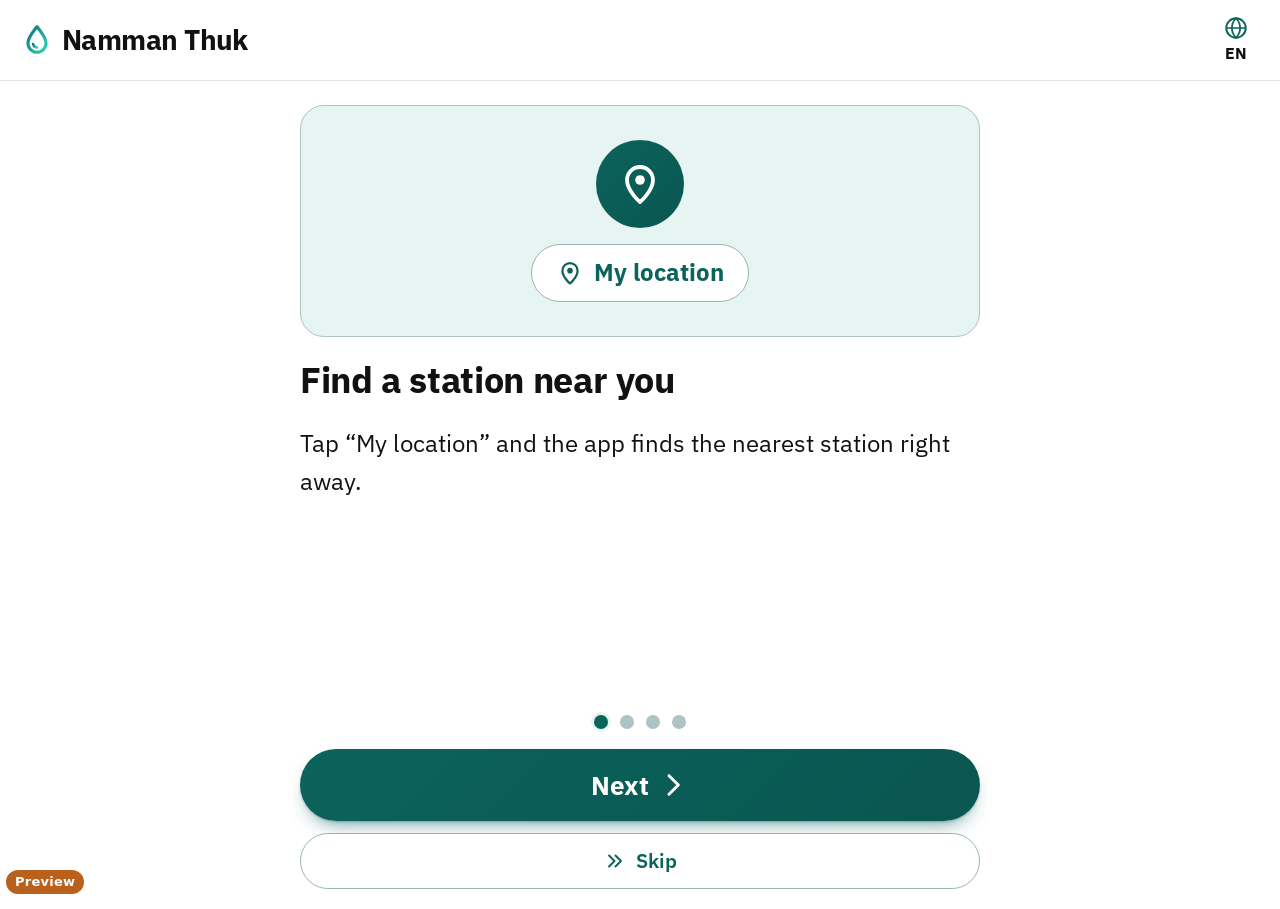
==== commit 1801a23d: "App preview 2026-11-01T16:22Z (source 372630a)" ====
--- a/app/index.html
+++ b/app/index.html
@@ -49,6 +49,20 @@
   <symbol id="i-logout" viewBox="0 0 24 24"><path d="M10 4.5H6.5A1.5 1.5 0 0 0 5 6v12a1.5 1.5 0 0 0 1.5 1.5H10M14 8l4 4-4 4M18 12H9.5" fill="none" stroke="currentColor" stroke-width="1.9" stroke-linecap="round" stroke-linejoin="round"/></symbol>
   <symbol id="i-lock" viewBox="0 0 24 24"><rect x="5" y="10.5" width="14" height="9.5" rx="2.5" fill="none" stroke="currentColor" stroke-width="1.8"/><path d="M8.5 10.5V8a3.5 3.5 0 0 1 7 0v2.5M12 14.5v2" fill="none" stroke="currentColor" stroke-width="1.8" stroke-linecap="round"/></symbol>
   <symbol id="i-plus" viewBox="0 0 24 24"><path d="M12 5v14M5 12h14" fill="none" stroke="currentColor" stroke-width="2.2" stroke-linecap="round"/></symbol>
+  <!-- v20 button/popup icons (same outline style: 24px grid, rounded 1.8-2.2px strokes, currentColor) -->
+  <symbol id="i-download" viewBox="0 0 24 24"><path d="M12 4v11M7.5 10.8 12 15.3l4.5-4.5M5 19.5h14" fill="none" stroke="currentColor" stroke-width="2.1" stroke-linecap="round" stroke-linejoin="round"/></symbol>
+  <symbol id="i-clock" viewBox="0 0 24 24"><circle cx="12" cy="12" r="9" fill="none" stroke="currentColor" stroke-width="1.9"/><path d="M12 7.2V12l3.2 2" fill="none" stroke="currentColor" stroke-width="2" stroke-linecap="round" stroke-linejoin="round"/></symbol>
+  <symbol id="i-sparkle" viewBox="0 0 24 24"><path d="M10.5 4.5l1.8 4.9 4.9 1.8-4.9 1.8-1.8 4.9-1.8-4.9-4.9-1.8 4.9-1.8z" fill="none" stroke="currentColor" stroke-width="1.8" stroke-linejoin="round"/><path d="M18.5 15.5v4M16.5 17.5h4M18.5 3.5v3M17 5h3" fill="none" stroke="currentColor" stroke-width="1.8" stroke-linecap="round"/></symbol>
+  <symbol id="i-check" viewBox="0 0 24 24"><path d="M5 12.6l4.6 4.6L19 7.6" fill="none" stroke="currentColor" stroke-width="2.3" stroke-linecap="round" stroke-linejoin="round"/></symbol>
+  <symbol id="i-shield" viewBox="0 0 24 24"><path d="M12 3.4l7 2.6v5.5c0 4.4-2.9 7.6-7 9.1-4.1-1.5-7-4.7-7-9.1V6z" fill="none" stroke="currentColor" stroke-width="1.8" stroke-linejoin="round"/><path d="M8.9 12l2.3 2.3 4-4.4" fill="none" stroke="currentColor" stroke-width="1.9" stroke-linecap="round" stroke-linejoin="round"/></symbol>
+  <symbol id="i-doc" viewBox="0 0 24 24"><path d="M7 3.5h7l4 4V19a1.5 1.5 0 0 1-1.5 1.5h-9A1.5 1.5 0 0 1 6 19V5a1.5 1.5 0 0 1 1-1.5zM14 3.5V8h4M9 12.5h6M9 16h6" fill="none" stroke="currentColor" stroke-width="1.8" stroke-linecap="round" stroke-linejoin="round"/></symbol>
+  <symbol id="i-list" viewBox="0 0 24 24"><path d="M9 6.5h11M9 12h11M9 17.5h11M4.2 6.5h.01M4.2 12h.01M4.2 17.5h.01" fill="none" stroke="currentColor" stroke-width="2.2" stroke-linecap="round"/></symbol>
+  <symbol id="i-route" viewBox="0 0 24 24"><path d="M6 20a2.2 2.2 0 1 0 0-4.4A2.2 2.2 0 0 0 6 20zM18 8.4a2.2 2.2 0 1 0 0-4.4 2.2 2.2 0 0 0 0 4.4zM8.2 17.8h5.6a3.2 3.2 0 0 0 0-6.4h-3.6a3.2 3.2 0 0 1 0-6.4h5.6" fill="none" stroke="currentColor" stroke-width="1.8" stroke-linecap="round" stroke-linejoin="round"/></symbol>
+  <symbol id="i-skip" viewBox="0 0 24 24"><path d="M5.5 6l6 6-6 6M12.5 6l6 6-6 6" fill="none" stroke="currentColor" stroke-width="2.1" stroke-linecap="round" stroke-linejoin="round"/></symbol>
+  <symbol id="i-warn" viewBox="0 0 24 24"><path d="M12 3.8l9 15.7H3z" fill="none" stroke="currentColor" stroke-width="1.9" stroke-linejoin="round"/><path d="M12 10v4.2M12 17v.2" fill="none" stroke="currentColor" stroke-width="2.2" stroke-linecap="round"/></symbol>
+  <symbol id="i-bug" viewBox="0 0 24 24"><path d="M8.5 9h7v5.5a3.5 3.5 0 0 1-7 0zM9.5 9V8a2.5 2.5 0 0 1 5 0v1M12 11v7.5M4.5 11.5l4 1M19.5 11.5l-4 1M4.5 17.5l4-1.2M19.5 17.5l-4-1.2" fill="none" stroke="currentColor" stroke-width="1.8" stroke-linecap="round" stroke-linejoin="round"/></symbol>
+  <symbol id="i-bulb" viewBox="0 0 24 24"><path d="M9.5 18.2h5M10.2 21h3.6M8.1 14.6a6 6 0 1 1 7.8 0c-.8.7-1.3 1.5-1.4 2.6h-5c-.1-1.1-.6-1.9-1.4-2.6z" fill="none" stroke="currentColor" stroke-width="1.8" stroke-linecap="round" stroke-linejoin="round"/></symbol>
+  <symbol id="i-chat" viewBox="0 0 24 24"><path d="M4.5 5h15A1.5 1.5 0 0 1 21 6.5v9a1.5 1.5 0 0 1-1.5 1.5H11.5L7 20.5V17H4.5A1.5 1.5 0 0 1 3 15.5v-9A1.5 1.5 0 0 1 4.5 5zM8 11h.01M12 11h.01M16 11h.01" fill="none" stroke="currentColor" stroke-width="1.9" stroke-linecap="round" stroke-linejoin="round"/></symbol>
   <symbol id="s-ok" viewBox="0 0 24 24"><circle cx="12" cy="12" r="9.2" fill="none" stroke="currentColor" stroke-width="2"/><path d="M7.6 12.4l3 3 5.9-6.6" fill="none" stroke="currentColor" stroke-width="2.4" stroke-linecap="round" stroke-linejoin="round"/></symbol>
   <symbol id="s-low" viewBox="0 0 24 24"><path d="M12 3.6 21.2 19.4H2.8z" fill="none" stroke="currentColor" stroke-width="2" stroke-linejoin="round"/><path d="M12 9.8v4.4M12 16.6v.2" fill="none" stroke="currentColor" stroke-width="2.3" stroke-linecap="round"/></symbol>
   <symbol id="s-out" viewBox="0 0 24 24"><circle cx="12" cy="12" r="9.2" fill="none" stroke="currentColor" stroke-width="2"/><path d="M8.6 8.6l6.8 6.8M15.4 8.6l-6.8 6.8" fill="none" stroke="currentColor" stroke-width="2.4" stroke-linecap="round"/></symbol>
@@ -133,7 +147,7 @@
         <button id="btn-premium" type="button" class="tile wide"><svg class="ic" aria-hidden="true"><use href="#i-fuel"/></svg><span id="btn-premium-l"></span></button>
       </div>
       <div class="list-head"><h2 id="list-title"></h2></div>
-      <button id="btn-brand" type="button" class="rowbtn"><span class="rb-l" id="btn-brand-l"></span><b class="rb-v" id="btn-brand-v"></b><svg class="rb-go" aria-hidden="true"><use href="#i-chev"/></svg></button>
+      <button id="btn-brand" type="button" class="rowbtn"><svg class="ic" aria-hidden="true"><use href="#i-tag"/></svg><span class="rb-l" id="btn-brand-l"></span><b class="rb-v" id="btn-brand-v"></b><svg class="rb-go" aria-hidden="true"><use href="#i-chev"/></svg></button>
       <div id="station-list" class="stack"></div>
       <button id="btn-showall" type="button" class="btn outline wide" hidden></button>
     </main>
@@ -208,6 +222,7 @@
       <button type="button" id="dr-feedback" class="dr-item"><svg class="dr-ic" aria-hidden="true"><use href="#i-mail"/></svg><span class="dr-l" id="dr-feedback-l"></span></button>
       <button type="button" id="dr-howto" class="dr-item"><svg class="dr-ic" aria-hidden="true"><use href="#i-help"/></svg><span class="dr-l" id="dr-howto-l"></span></button>
       <button type="button" id="dr-about" class="dr-item"><svg class="dr-ic" aria-hidden="true"><use href="#i-info"/></svg><span class="dr-l" id="dr-about-l"></span></button>
+      <button type="button" id="dr-update" class="dr-item dr-update"><svg class="dr-ic" aria-hidden="true"><use href="#i-download"/></svg><span class="dr-l" id="dr-update-l"></span></button>
       <p id="dr-foot" class="dr-foot note"></p>
     </aside>
   </div>
@@ -288,6 +303,30 @@
       <div id="ls-list" class="stack" role="radiogroup"></div>
     </div>
   </div>
+  <!-- v20 popups (update.js): new-version notice (Update now / Later, or forced) and "What's new" after an update. Not routes: they sit above everything. -->
+  <div id="update-modal" class="popup" hidden>
+    <div class="pp-scrim"></div>
+    <div class="pp-panel" role="alertdialog" aria-modal="true" aria-labelledby="upd-title" aria-describedby="upd-body">
+      <div class="pp-top"><button type="button" class="navbtn langbtn" data-langbtn aria-haspopup="dialog"><svg class="ic" aria-hidden="true"><use href="#i-globe"/></svg><span class="lb-t"></span></button></div>
+      <span class="pp-ic" aria-hidden="true"><svg class="ic"><use href="#i-download"/></svg></span>
+      <h2 id="upd-title"></h2>
+      <p id="upd-body" class="lead"></p>
+      <p id="upd-new" class="pp-new note" hidden></p>
+      <button type="button" id="upd-go" class="btn primary xl"></button>
+      <button type="button" id="upd-later" class="btn outline wide"></button>
+    </div>
+  </div>
+  <div id="whatsnew-modal" class="popup" hidden>
+    <div class="pp-scrim"></div>
+    <div class="pp-panel" role="dialog" aria-modal="true" aria-labelledby="wn-title">
+      <div class="pp-top"><button type="button" class="navbtn langbtn" data-langbtn aria-haspopup="dialog"><svg class="ic" aria-hidden="true"><use href="#i-globe"/></svg><span class="lb-t"></span></button></div>
+      <span class="pp-ic" aria-hidden="true"><svg class="ic"><use href="#i-sparkle"/></svg></span>
+      <h2 id="wn-title"></h2>
+      <p id="wn-ver" class="pp-ver note"></p>
+      <ul id="wn-list" class="pp-list"></ul>
+      <button type="button" id="wn-ok" class="btn primary xl"></button>
+    </div>
+  </div>
   <div id="toast" class="toast" role="status" aria-live="polite" hidden></div>
 
   <script src="vendor/leaflet/leaflet.js"></script>
@@ -302,6 +341,7 @@
   <script src="auth-mock.js"></script>
   <script src="motion.js"></script>
   <script src="menu.js"></script>
+  <script src="update.js"></script>
   <script src="acct.js"></script>
   <script src="app.js"></script>
 </body>
--- a/app/styles.css
+++ b/app/styles.css
@@ -89,7 +89,7 @@
 .rowbtn, .bigopt, .opt, .rep-btn, .nt-item { border-radius: var(--radius-btn); }
 .row, .tile { border-radius: var(--radius); }
 /* press feedback: scale .97 + shallower shadow */
-.btn:active, .rowbtn:active, .bigopt:active, .opt:active, .tile:active, .row:active, .rep-btn:active, .navbtn:active, .seg button:active, .nt-item:active { transform: scale(.97); transition-duration: 120ms; }   /* quick down, spring back */
+.btn:active, .rowbtn:active, .bigopt:active, .opt:active, .tile:active, .row:active, .rep-btn:active, .navbtn:active, .seg button:active, .nt-item:active, .dr-update:active { transform: scale(.97); transition-duration: 120ms; }   /* quick down, spring back */
 .rowbtn:active, .bigopt:active, .tile:active, .row:active, .nt-item:active, .btn.outline:active { box-shadow: var(--shadow-press); }
 .btn.primary:active { box-shadow: 0 3px 8px -6px color-mix(in srgb, var(--brand) 80%, transparent); }
 .btn { border-radius: 999px; font-weight: 600; padding: .5rem 1.5rem; }
@@ -165,8 +165,9 @@
 .tut-dots i { width: .875rem; height: .875rem; border-radius: 50%; background: color-mix(in srgb, var(--brand) 25%, var(--line)); transition: background-color var(--m-fast) var(--m-ease); }
 .tut-dots i.on { background: var(--brand); box-shadow: 0 0 0 .1875rem var(--brand-soft); }
 .tut-bar { display: grid; gap: .75rem; }
-.tut-row { display: flex; gap: .75rem; }
-.tut-row .btn { flex: 1; min-height: 3.5rem; font-size: 1.25rem; justify-content: center; }
+.tut-row { display: flex; gap: .75rem; flex-wrap: wrap; }
+.tut-row .btn { flex: 1 1 7rem; min-width: 0; min-height: 3.5rem; font-size: 1.25rem; justify-content: center; }
+.tut-row .btn > span, #tut-next > span { min-width: 0; overflow-wrap: anywhere; }
 .tut-row .btn[hidden] { display: none; }
 #tut-next { gap: .5rem; justify-content: center; }
 
@@ -396,7 +397,7 @@
 
 @media (prefers-reduced-motion: reduce) {
   *, *::before, *::after { animation: none !important; transition: none !important; scroll-behavior: auto !important; }
-  .btn:active, .rowbtn:active, .bigopt:active, .opt:active, .tile:active, .row:active, .rep-btn:active, .navbtn:active, .seg button:active, .nt-item:active { transform: none !important; }
+  .btn:active, .rowbtn:active, .bigopt:active, .opt:active, .tile:active, .row:active, .rep-btn:active, .navbtn:active, .seg button:active, .nt-item:active, .dr-update:active { transform: none !important; }
 }
 
 /* ---------------- account, sign-in gate, fuel log, favourites & alerts (v1.1) ---------------- */
@@ -496,3 +497,50 @@
 @keyframes nmt-pulse { 0% { opacity: .55; transform: scale(.7); } 100% { opacity: 0; transform: scale(2.4); } }
 #view-map:not([hidden]) { display: flex; flex-direction: column; height: 100vh; height: 100dvh; }
 #view-map #map { flex: 1 1 auto; height: auto; min-height: 15rem; }
+
+/* ---- v20: every button = icon + short text (line icons, rounded, from the sprite in index.html); option buttons show their own icon, the selected one also gets a check ---- */
+.opt > .ic, .bigopt > .ic:first-child, .seg button > .ic, .switchrow > .ic, .favgo > .ic, .nt-item time .ic { color: var(--brand); }
+.seg button > .ic { width: 1.375rem; height: 1.375rem; }
+.seg button.on > .ic { color: inherit; }
+.seg button.on .si { color: inherit; }
+.opt .opt-l { flex: 1 1 auto; min-width: 0; }
+.opt .si, .seg button .si { margin-left: auto; }
+.seg button { gap: .5rem; }
+.bigopt .lbl { flex: 1 1 auto; min-width: 0; }
+.bigopt > .ic:first-child { width: 1.625rem; height: 1.625rem; }
+.bigopt { gap: .75rem; }
+.switchrow > .ic { width: 1.5rem; height: 1.5rem; }
+.favgo { flex-direction: row; align-items: center; gap: .75rem; }
+.favgo .fg-t { display: flex; flex-direction: column; gap: .15rem; min-width: 0; flex: 1; }
+.nt-item time { display: flex; align-items: center; gap: .5rem; }
+.nt-item time .ic { width: 1.25rem; height: 1.25rem; }
+.btn > .ic, .textlink > .ic { flex: none; }
+.textlink { display: inline-flex; align-items: center; gap: .5rem; min-height: 3.5rem; }
+.textlink > .ic { width: 1.25rem; height: 1.25rem; }
+.btn.danger, .btn.dangerfill { gap: .5rem; }
+.dr-update { margin-top: .5rem; background: var(--brand-soft); border: 1px solid color-mix(in srgb, var(--brand) 30%, var(--line)); border-radius: var(--radius); color: var(--ink); font-weight: 700; }
+.dr-update:hover { background: var(--brand-soft); }
+.dr-update .dr-ic { color: var(--brand); }
+.dr-foot { text-align: center; justify-content: center; }
+
+/* ---- v20 popups: "new version" and "what's new". Sheet motion from the shared guide: scrim m-fade-in 320 ms, panel m-sheet-up 520 ms, exit 240 ms; transform + opacity only; the exit never takes a tap ---- */
+.popup { position: fixed; inset: 0; z-index: 95;   /* above the drawer and toast, below the language sheet (100): the language button is reachable from the popups */
+   display: flex; align-items: center; justify-content: center; padding: 1.25rem; }
+.pp-scrim { position: absolute; inset: 0; background: var(--scrim); animation: m-fade-in var(--m-base) var(--m-ease) backwards; }
+.pp-panel { position: relative; width: min(26rem, 100%); max-height: 90vh; max-height: 90dvh; overflow-y: auto; background: var(--surface); border-radius: var(--radius-lg); padding: 1.5rem 1.25rem calc(1.25rem + env(safe-area-inset-bottom)); display: flex; flex-direction: column; align-items: stretch; gap: .875rem; text-align: center; box-shadow: var(--shadow-lift); animation: m-sheet-up var(--m-sheet) var(--m-ease-out) backwards; }
+.pp-panel h2 { margin: 0; font-size: 1.625rem; line-height: 1.35; }
+.pp-panel .lead { margin: 0; }
+.pp-ic { align-self: center; display: grid; place-items: center; width: 4.5rem; height: 4.5rem; border-radius: 50%; background: var(--brand-grad); color: var(--on-brand); }
+.pp-ic .ic { width: 2.25rem; height: 2.25rem; }
+.pp-new, .pp-ver { justify-content: center; align-items: center; }
+.pp-new .ic, .pp-ver .ic { margin-top: 0; }
+.pp-list { list-style: none; margin: 0; padding: 0; display: flex; flex-direction: column; gap: .75rem; text-align: left; }
+.pp-list li { display: flex; gap: .75rem; align-items: flex-start; font-size: 1.1875rem; line-height: 1.55; }
+.pp-list li .ic { color: var(--ok); margin-top: .2rem; width: 1.375rem; height: 1.375rem; }
+.popup.closing { pointer-events: none; }
+.popup.closing .pp-scrim { animation: m-fade-out var(--m-exit) var(--m-ease-in) forwards; }
+.popup.closing .pp-panel { animation: lsOut var(--m-exit) var(--m-ease-in) forwards; }
+@media (max-width: 30rem) { .popup { align-items: flex-end; padding: 0; } .pp-panel { width: 100%; border-radius: 22px 22px 0 0; } }
+@media (prefers-reduced-motion: reduce) { .pp-scrim, .pp-panel { animation: none !important; } }
+.pp-top { display: flex; justify-content: flex-end; margin: -.5rem -.25rem -.25rem; }
+.dr-item.dr-update:last-of-type { border-bottom-color: color-mix(in srgb, var(--brand) 30%, var(--line)); }
